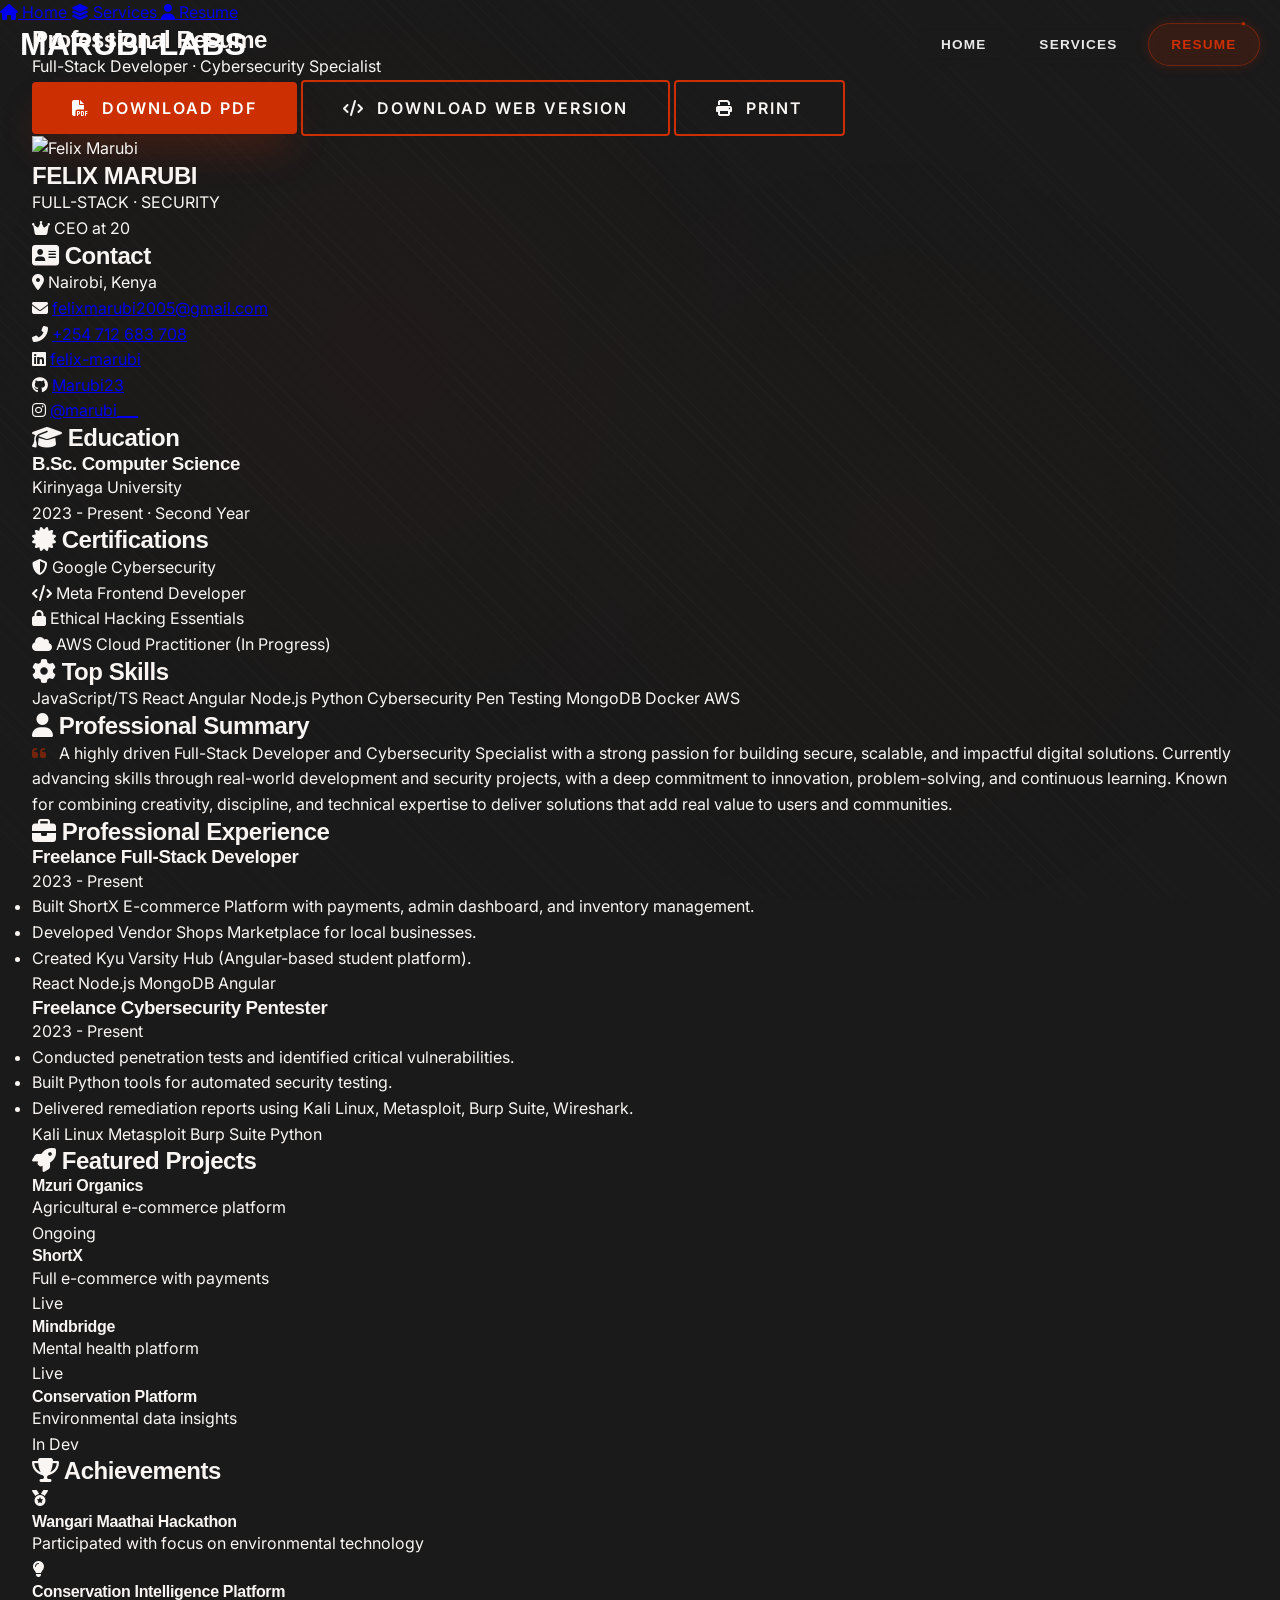
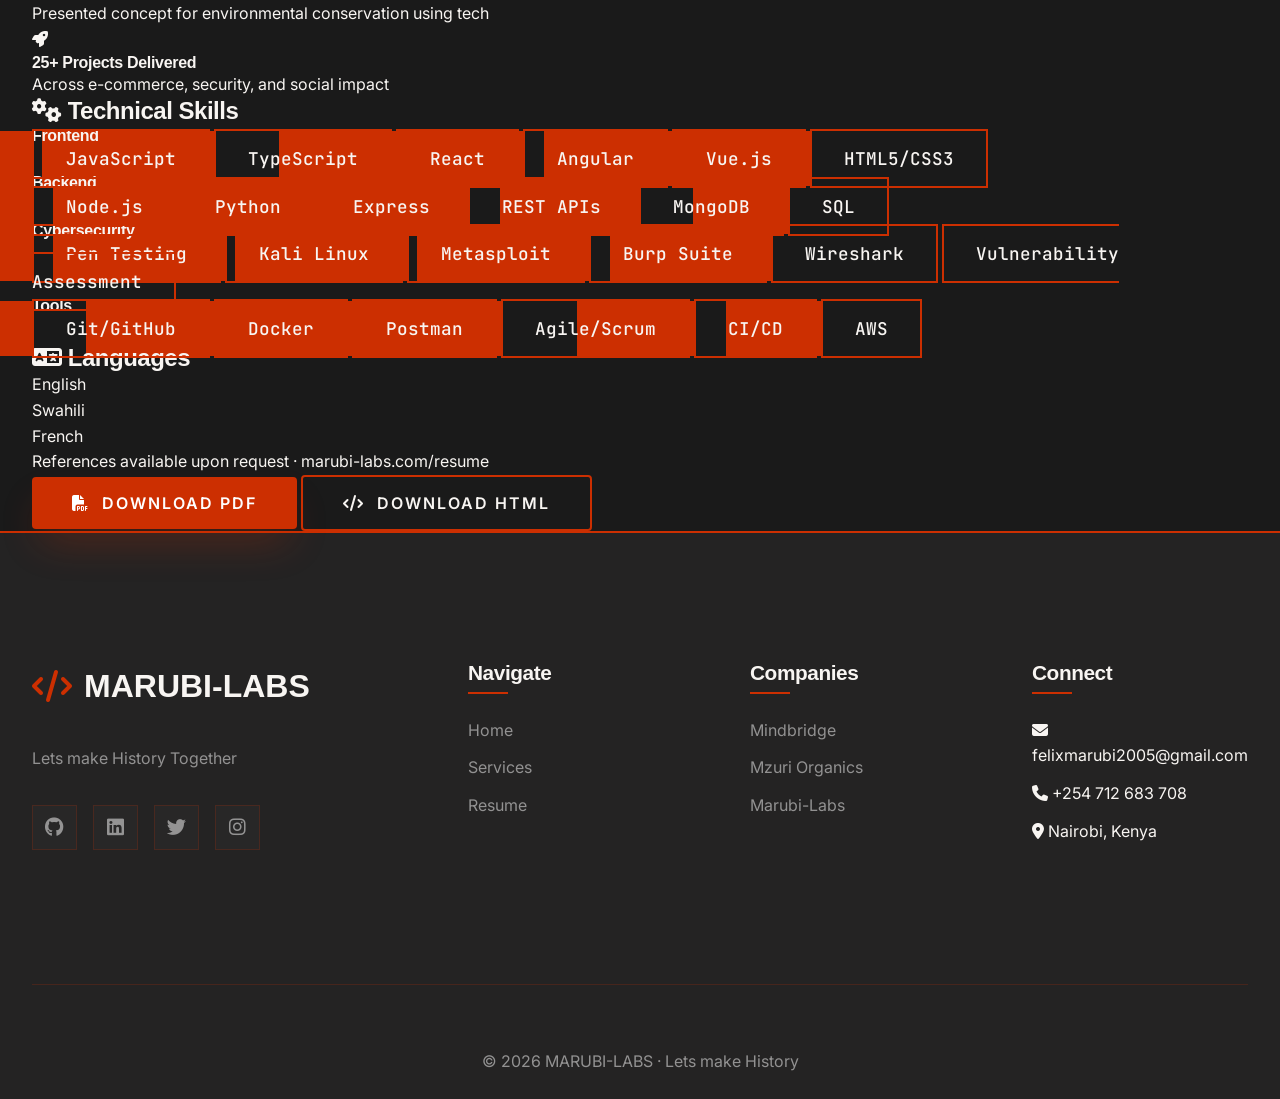
==== resume.html @ c7855fb4 "Revise CSS links and navigation structure Updated CSS file links with versioning and modified naviga" ====
<!DOCTYPE html>
<html lang="en">
<head>
    <meta charset="UTF-8">
    <meta name="viewport" content="width=device-width, initial-scale=1.0, maximum-scale=5.0, user-scalable=yes">

    <!-- Primary Meta Tags -->
    <title>Resume | Felix Marubi - CEO & Founder at Marubi-Labs</title>
    <meta name="title" content="Resume | Felix Marubi - CEO & Founder at Marubi-Labs">
    <meta name="description" content="Professional resume of Felix Marubi, Full-Stack Developer and Cybersecurity Specialist building Africa's digital future.">
    <meta name="keywords" content="Felix Marubi, Resume, CV, Full Stack Developer, Cybersecurity, Kenya">
    <meta name="author" content="Felix Marubi">

    <!-- Open Graph / Facebook -->
    <meta property="og:type" content="website">
    <meta property="og:url" content="https://marubilabs.com/resume.html">
    <meta property="og:title" content="Resume | Felix Marubi - CEO & Founder">
    <meta property="og:description" content="Professional resume of Felix Marubi, Full-Stack Developer and Cybersecurity Specialist.">
    <meta property="og:image" content="images/og-resume.jpg">

    <!-- Favicon -->
    <link rel="icon" type="image/x-icon" href="images/icons/favicon.ico">
    <link rel="apple-touch-icon" sizes="180x180" href="images/icons/apple-touch-icon.png">

    <!-- Fonts & Icons -->
    <link rel="preconnect" href="https://fonts.googleapis.com">
    <link rel="preconnect" href="https://fonts.gstatic.com" crossorigin>
    <link href="https://fonts.googleapis.com/css2?family=Inter:wght@300;400;500;600;700;800&display=swap" rel="stylesheet">
    <link href="https://fonts.googleapis.com/css2?family=JetBrains+Mono:wght@400;500;600;700&display=swap" rel="stylesheet">
    <link rel="stylesheet" href="https://cdnjs.cloudflare.com/ajax/libs/font-awesome/6.4.0/css/all.min.css">

    <!-- CSS Files -->
    <link rel="stylesheet" href="css/pages/home.css?v=20260908">
    <link rel="stylesheet" href="css/pages/resume.css?v=20260908">

    <!-- PDF Library -->
    <script src="https://cdnjs.cloudflare.com/ajax/libs/html2pdf.js/0.10.1/html2pdf.bundle.min.js"></script>
</head>
<body>
    <!-- Navigation: same 3 tabs as every page — Home, Services, Resume -->
    <nav class="navbar" id="mainNav">
        <div class="nav-container">
            <a href="index.html" class="logo">
                <span class="logo-text">MARUBI-LABS</span>
            </a>

            <div class="nav-menu" id="navMenu">
                <a href="index.html" class="nav-link" data-tab="home">Home</a>
                <a href="services.html" class="nav-link" data-tab="services">Services</a>
                <a href="resume.html" class="nav-link active" data-tab="resume">Resume</a>
            </div>
        </div>
    </nav>

    <!-- Mobile bottom tab bar (glassmorphism) -->
    <nav class="bottom-nav" id="bottomNav" aria-label="Primary">
        <a href="index.html" class="bottom-nav-link" data-tab="home">
            <span class="bottom-nav-icon"><i class="fas fa-house"></i></span>
            <span class="bottom-nav-label">Home</span>
        </a>
        <a href="services.html" class="bottom-nav-link" data-tab="services">
            <span class="bottom-nav-icon"><i class="fas fa-layer-group"></i></span>
            <span class="bottom-nav-label">Services</span>
        </a>
        <a href="resume.html" class="bottom-nav-link active" data-tab="resume">
            <span class="bottom-nav-icon"><i class="fas fa-user"></i></span>
            <span class="bottom-nav-label">Resume</span>
        </a>
    </nav>

    <!-- Page Header -->
    <section class="page-header">
        <div class="container">
            <div class="header-content animate-fade-in">
                <h1 class="page-title">
                    Professional <span class="ember">Resume</span>
                </h1>
                <p class="page-subtitle">
                    Full-Stack Developer · Cybersecurity Specialist 
                </p>
                <div class="header-actions">
                    <button class="btn btn-primary" id="downloadPDFBtn">
                        <i class="fas fa-file-pdf"></i> Download PDF
                    </button>
                    <button class="btn btn-outline" id="downloadHTMLBtn">
                        <i class="fas fa-code"></i> Download Web Version
                    </button>
                    <button class="btn btn-outline" onclick="window.print()">
                        <i class="fas fa-print"></i> Print
                    </button>
                </div>
            </div>
        </div>
        <div class="scroll-indicator">
            <span>View Resume</span>
            <i class="fas fa-chevron-down"></i>
        </div>
    </section>

    <!-- Resume Content -->
    <section class="resume-section">
        <div class="container">
            <div class="resume-container" id="resume-content">
                <!-- Left Column -->
                <div class="resume-left">
                    <!-- Profile -->
                    <div class="profile-card">
                        <div class="profile-image">
                            <img src="images/profile/profile.jpg" alt="Felix Marubi">
                        </div>
                        <h1 class="profile-name">
                            <span class="first">FELIX</span>
                            <span class="last">MARUBI</span>
                        </h1>
                        <div class="profile-title">FULL-STACK · SECURITY</div>
                        <div class="profile-badge">
                            <i class="fas fa-crown"></i> CEO at 20
                        </div>
                    </div>

                    <!-- Contact -->
                    <div class="resume-block">
                        <h2 class="block-title" data-target="contact">
                            <i class="fas fa-address-card"></i>
                            Contact
                        </h2>
                        <div class="contact-list block-content" id="contact">
                            <div class="contact-item">
                                <i class="fas fa-map-marker-alt"></i>
                                <span>Nairobi, Kenya</span>
                            </div>
                            <div class="contact-item">
                                <i class="fas fa-envelope"></i>
                                <a href="mailto:felixmarubi2005@gmail.com">felixmarubi2005@gmail.com</a>
                            </div>
                            <div class="contact-item">
                                <i class="fas fa-phone-alt"></i>
                                <a href="tel:+254712683708">+254 712 683 708</a>
                            </div>
                            <div class="contact-item">
                                <i class="fab fa-linkedin"></i>
                                <a href="https://linkedin.com/in/felix-marubi-763bb7356/" target="_blank">felix-marubi</a>
                            </div>
                            <div class="contact-item">
                                <i class="fab fa-github"></i>
                                <a href="https://github.com/Marubi23" target="_blank">Marubi23</a>
                            </div>
                            <div class="contact-item">
                                <i class="fab fa-instagram"></i>
                                <a href="https://instagram.com/marubi___" target="_blank">@marubi___</a>
                            </div>
                        </div>
                    </div>

                    <!-- Education -->
                    <div class="resume-block">
                        <h2 class="block-title" data-target="education">
                            <i class="fas fa-graduation-cap"></i>
                            Education
                        </h2>
                        <div class="block-content" id="education">
                            <div class="edu-item">
                                <h3>B.Sc. Computer Science</h3>
                                <p class="edu-meta">Kirinyaga University</p>
                                <p class="edu-date">2023 - Present · Second Year</p>
                            </div>
                        </div>
                    </div>

                    <!-- Certifications -->
                    <div class="resume-block">
                        <h2 class="block-title" data-target="certifications">
                            <i class="fas fa-certificate"></i>
                            Certifications
                        </h2>
                        <div class="cert-list block-content" id="certifications">
                            <div class="cert-item">
                                <i class="fas fa-shield-alt"></i>
                                <span>Google Cybersecurity</span>
                            </div>
                            <div class="cert-item">
                                <i class="fas fa-code"></i>
                                <span>Meta Frontend Developer</span>
                            </div>
                            <div class="cert-item">
                                <i class="fas fa-lock"></i>
                                <span>Ethical Hacking Essentials</span>
                            </div>
                            <div class="cert-item">
                                <i class="fas fa-cloud"></i>
                                <span>AWS Cloud Practitioner (In Progress)</span>
                            </div>
                        </div>
                    </div>

                    <!-- Skills Summary -->
                    <div class="resume-block">
                        <h2 class="block-title" data-target="skills-summary">
                            <i class="fas fa-cog"></i>
                            Top Skills
                        </h2>
                        <div class="skills-mini block-content" id="skills-summary">
                            <span class="skill-mini">JavaScript/TS</span>
                            <span class="skill-mini">React</span>
                            <span class="skill-mini">Angular</span>
                            <span class="skill-mini">Node.js</span>
                            <span class="skill-mini">Python</span>
                            <span class="skill-mini">Cybersecurity</span>
                            <span class="skill-mini">Pen Testing</span>
                            <span class="skill-mini">MongoDB</span>
                            <span class="skill-mini">Docker</span>
                            <span class="skill-mini">AWS</span>
                        </div>
                    </div>
                </div>

                <!-- Right Column -->
                <div class="resume-right">
                    <!-- Summary -->
                    <div class="resume-block">
                        <h2 class="block-title" data-target="summary">
                            <i class="fas fa-user"></i>
                            Professional Summary
                        </h2>
                        <div class="summary-text block-content" id="summary">
                            <i class="fas fa-quote-left" style="color: var(--marubi-ember); opacity: 0.5; margin-right: 0.5rem;"></i>
                            A highly driven Full-Stack Developer and Cybersecurity Specialist with a strong passion for building secure, scalable, and impactful digital solutions. Currently advancing skills through real-world development and security projects, with a deep commitment to innovation, problem-solving, and continuous learning. Known for combining creativity, discipline, and technical expertise to deliver solutions that add real value to users and communities.
                        </div>
                    </div>

                    <!-- Experience -->
                    <div class="resume-block">
                        <h2 class="block-title" data-target="experience">
                            <i class="fas fa-briefcase"></i>
                            Professional Experience
                        </h2>
                        <div class="block-content" id="experience">
                            <div class="exp-item">
                                <div class="exp-header">
                                    <h3>Freelance Full-Stack Developer</h3>
                                    <span class="exp-date">2023 - Present</span>
                                </div>
                                <ul class="exp-list">
                                    <li>Built ShortX E-commerce Platform with payments, admin dashboard, and inventory management.</li>
                                    <li>Developed Vendor Shops Marketplace for local businesses.</li>
                                    <li>Created Kyu Varsity Hub (Angular-based student platform).</li>
                                </ul>
                                <div class="exp-tech">
                                    <span>React</span>
                                    <span>Node.js</span>
                                    <span>MongoDB</span>
                                    <span>Angular</span>
                                </div>
                            </div>

                            <div class="exp-item">
                                <div class="exp-header">
                                    <h3>Freelance Cybersecurity Pentester</h3>
                                    <span class="exp-date">2023 - Present</span>
                                </div>
                                <ul class="exp-list">
                                    <li>Conducted penetration tests and identified critical vulnerabilities.</li>
                                    <li>Built Python tools for automated security testing.</li>
                                    <li>Delivered remediation reports using Kali Linux, Metasploit, Burp Suite, Wireshark.</li>
                                </ul>
                                <div class="exp-tech">
                                    <span>Kali Linux</span>
                                    <span>Metasploit</span>
                                    <span>Burp Suite</span>
                                    <span>Python</span>
                                </div>
                            </div>
                        </div>
                    </div>

                    <!-- Featured Projects -->
                    <div class="resume-block">
                        <h2 class="block-title" data-target="projects">
                            <i class="fas fa-rocket"></i>
                            Featured Projects
                        </h2>
                        <div class="project-row block-content" id="projects">
                            <div class="project-mini-card">
                                <h4>Mzuri Organics</h4>
                                <p>Agricultural e-commerce platform</p>
                                <span class="project-status">Ongoing</span>
                            </div>
                            <div class="project-mini-card">
                                <h4>ShortX</h4>
                                <p>Full e-commerce with payments</p>
                                <span class="project-status">Live</span>
                            </div>
                            <div class="project-mini-card">
                                <h4>Mindbridge</h4>
                                <p>Mental health platform</p>
                                <span class="project-status">Live</span>
                            </div>
                            <div class="project-mini-card">
                                <h4>Conservation Platform</h4>
                                <p>Environmental data insights</p>
                                <span class="project-status">In Dev</span>
                            </div>
                        </div>
                    </div>

                    <!-- Achievements -->
                    <div class="resume-block">
                        <h2 class="block-title" data-target="achievements">
                            <i class="fas fa-trophy"></i>
                            Achievements
                        </h2>
                        <div class="achievement-list block-content" id="achievements">
                            <div class="achievement-item">
                                <i class="fas fa-medal"></i>
                                <div>
                                    <h4>Wangari Maathai Hackathon</h4>
                                    <p>Participated with focus on environmental technology</p>
                                </div>
                            </div>
                            <div class="achievement-item">
                                <i class="fas fa-lightbulb"></i>
                                <div>
                                    <h4>Conservation Intelligence Platform</h4>
                                    <p>Presented concept for environmental conservation using tech</p>
                                </div>
                            </div>
                            <div class="achievement-item">
                                <i class="fas fa-rocket"></i>
                                <div>
                                    <h4>25+ Projects Delivered</h4>
                                    <p>Across e-commerce, security, and social impact</p>
                                </div>
                            </div>
                        </div>
                    </div>

                    <!-- Skills Grid -->
                    <div class="resume-block">
                        <h2 class="block-title" data-target="skills">
                            <i class="fas fa-cogs"></i>
                            Technical Skills
                        </h2>
                        <div class="skills-grid block-content" id="skills">
                            <div class="skill-category">
                                <h4>Frontend</h4>
                                <div class="skill-tags">
                                    <span class="skill-tag">JavaScript</span>
                                    <span class="skill-tag">TypeScript</span>
                                    <span class="skill-tag">React</span>
                                    <span class="skill-tag">Angular</span>
                                    <span class="skill-tag">Vue.js</span>
                                    <span class="skill-tag">HTML5/CSS3</span>
                                </div>
                            </div>

                            <div class="skill-category">
                                <h4>Backend</h4>
                                <div class="skill-tags">
                                    <span class="skill-tag">Node.js</span>
                                    <span class="skill-tag">Python</span>
                                    <span class="skill-tag">Express</span>
                                    <span class="skill-tag">REST APIs</span>
                                    <span class="skill-tag">MongoDB</span>
                                    <span class="skill-tag">SQL</span>
                                </div>
                            </div>

                            <div class="skill-category">
                                <h4>Cybersecurity</h4>
                                <div class="skill-tags">
                                    <span class="skill-tag">Pen Testing</span>
                                    <span class="skill-tag">Kali Linux</span>
                                    <span class="skill-tag">Metasploit</span>
                                    <span class="skill-tag">Burp Suite</span>
                                    <span class="skill-tag">Wireshark</span>
                                    <span class="skill-tag">Vulnerability Assessment</span>
                                </div>
                            </div>

                            <div class="skill-category">
                                <h4>Tools</h4>
                                <div class="skill-tags">
                                    <span class="skill-tag">Git/GitHub</span>
                                    <span class="skill-tag">Docker</span>
                                    <span class="skill-tag">Postman</span>
                                    <span class="skill-tag">Agile/Scrum</span>
                                    <span class="skill-tag">CI/CD</span>
                                    <span class="skill-tag">AWS</span>
                                </div>
                            </div>
                        </div>
                    </div>

                    <!-- Languages -->
                    <div class="resume-block">
                        <h2 class="block-title" data-target="languages">
                            <i class="fas fa-language"></i>
                            Languages
                        </h2>
                        <div class="language-bars block-content" id="languages">
                            <div class="lang-bar">
                                <span>English</span>
                                <div class="bar"><div class="fill" style="width: 100%"></div></div>
                            </div>
                            <div class="lang-bar">
                                <span>Swahili</span>
                                <div class="bar"><div class="fill" style="width: 100%"></div></div>
                            </div>
                            <div class="lang-bar">
                                <span>French</span>
                                <div class="bar"><div class="fill" style="width: 60%"></div></div>
                            </div>
                        </div>
                    </div>
                </div>
            </div>

            <!-- Download Options at Bottom -->
            <div class="resume-footer-actions">
                <p class="ref-note">References available upon request · marubi-labs.com/resume</p>
                <div class="footer-buttons">
                    <button class="btn btn-primary" id="downloadPDFBtn2">
                        <i class="fas fa-file-pdf"></i> Download PDF
                    </button>
                    <button class="btn btn-outline" id="downloadHTMLBtn2">
                        <i class="fas fa-code"></i> Download HTML
                    </button>
                </div>
            </div>
        </div>
    </section>

    <!-- Footer -->
    <footer class="footer">
        <div class="container">
            <div class="footer-grid">
                <div class="footer-col">
                    <a href="index.html" class="footer-logo">
                        <i class="fas fa-code"></i>
                        <span>MARUBI-LABS</span>
                    </a>
                    <p>Lets make History Together</p>
                    <div class="social-links">
                        <a href="https://github.com/Marubi23" target="_blank" class="social-link"><i class="fab fa-github"></i></a>
                        <a href="https://linkedin.com/in/felixmarubi" target="_blank" class="social-link"><i class="fab fa-linkedin"></i></a>
                        <a href="https://twitter.com/felixmarubi" target="_blank" class="social-link"><i class="fab fa-twitter"></i></a>
                        <a href="https://www.instagram.com/marubi___/" target="_blank" class="social-link"><i class="fab fa-instagram"></i></a>
                    </div>
                </div>

                <div class="footer-col">
                    <h3>Navigate</h3>
                    <ul>
                        <li><a href="index.html">Home</a></li>
                        <li><a href="services.html">Services</a></li>
                        <li><a href="resume.html">Resume</a></li>
                    </ul>
                </div>

                <div class="footer-col">
                    <h3>Companies</h3>
                    <ul>
                        <li><a href="https://mind-bridge.co.ke" target="_blank">Mindbridge</a></li>
                        <li><a href="https://mzuriorganics.co.ke" target="_blank">Mzuri Organics</a></li>
                        <li><a href="#">Marubi-Labs</a></li>
                    </ul>
                </div>

                <div class="footer-col">
                    <h3>Connect</h3>
                    <ul>
                        <li><i class="fas fa-envelope"></i> felixmarubi2005@gmail.com</li>
                        <li><i class="fas fa-phone"></i> +254 712 683 708</li>
                        <li><i class="fas fa-map-marker-alt"></i> Nairobi, Kenya</li>
                    </ul>
                </div>
            </div>

            <div class="footer-bottom">
                <p>© 2026 MARUBI-LABS · Lets make History</p>
            </div>
        </div>
    </footer>

    <!-- Back to Top -->
    <button class="back-to-top" id="backToTop">
        <i class="fas fa-chevron-up"></i>
    </button>

    <!-- Shared behavior: navbar scroll state, active-tab highlighting, back-to-top -->
    <script src="js/main.js?v=20260908"></script>

    <!-- Page-specific: PDF/HTML download + mobile accordion (unchanged) -->
    <script src="js/resume.js?v=20260908"></script>
</body>
</html>
---- css/pages/home.css ----
/* ============================================
   MARUBI-LABS • LEGENDARY EDITION
   CEO: Felix Marubi • Age 20 • Built for Greatness
   Signature Colors: #cc2f01 (Ember) • #242323 (Onyx)
   ============================================ */

/* Import Premium Fonts */
@import url('https://fonts.googleapis.com/css2?family=Inter:wght@300;400;500;600;700;800&display=swap');
@import url('https://fonts.googleapis.com/css2?family=JetBrains+Mono:wght@400;500;600;700&display=swap');
@import url('https://api.fontshare.com/v2/css?f[]=clash-display@400,500,600,700&f[]=sentient@400,500,600&display=swap');

/* ===== BRAND VARIABLES ===== */
:root {
    /* Core Brand Colors - Your Identity */
    --marubi-ember: #cc2f01;        /* Primary - Bold, passionate, African sunset */
    --marubi-onyx: #242323;          /* Secondary - Strong foundation, depth */
    --marubi-ember-light: #e64d2e;    /* Lighter ember for gradients */
    --marubi-ember-dark: #a52500;     /* Darker ember for depth */
    --marubi-onyx-light: #3a3a3a;     /* Lighter onyx for contrast */
    --marubi-cream: #f8f5f2;          /* Off-white for text */
    --marubi-charcoal: #1a1a1a;       /* Near black for backgrounds */
    
    /* Glassmorphism */
    --glass-ember: rgba(204, 47, 1, 0.1);
    --glass-onyx: rgba(36, 35, 35, 0.8);
    --glass-light: rgba(255, 255, 255, 0.05);
    
    /* Shadows - Ember Glow */
    --shadow-ember: 0 20px 40px -10px rgba(204, 47, 1, 0.3);
    --shadow-ember-strong: 0 30px 60px -10px rgba(204, 47, 1, 0.5);
    --shadow-onyx: 0 20px 40px -10px rgba(0, 0, 0, 0.5);
    
    /* Gradients */
    --gradient-ember: linear-gradient(135deg, #cc2f01, #e64d2e);
    --gradient-onyx: linear-gradient(135deg, #242323, #3a3a3a);
    --gradient-premium: linear-gradient(135deg, #cc2f01, #242323);
    
    /* Transitions */
    --transition-smooth: all 0.5s cubic-bezier(0.175, 0.885, 0.32, 1.275);
    --transition-fast: all 0.3s ease;
    
    /* Spacing - Generous for that premium feel */
    --space-xs: 0.5rem;
    --space-sm: 1rem;
    --space-md: 2rem;
    --space-lg: 4rem;
    --space-xl: 8rem;
    --space-2xl: 12rem;
}

/* ===== RESET & BASE ===== */
* {
    margin: 0;
    padding: 0;
    box-sizing: border-box;
}

html {
    scroll-behavior: smooth;
    font-size: 16px;
}

body {
    font-family: 'Inter', sans-serif;
    background: var(--marubi-charcoal);
    color: var(--marubi-cream);
    line-height: 1.6;
    overflow-x: hidden;
    position: relative;
}

/* Premium background texture */
body::before {
    content: '';
    position: fixed;
    top: 0;
    left: 0;
    width: 100%;
    height: 100%;
    background-image: 
        radial-gradient(circle at 30% 40%, rgba(204, 47, 1, 0.03) 0%, transparent 40%),
        radial-gradient(circle at 70% 60%, rgba(204, 47, 1, 0.02) 0%, transparent 40%),
        repeating-linear-gradient(45deg, rgba(255,255,255,0.01) 0px, rgba(255,255,255,0.01) 1px, transparent 1px, transparent 10px);
    pointer-events: none;
    z-index: -1;
}

.container {
    max-width: 1400px;
    margin: 0 auto;
    padding: 0 var(--space-md);
    position: relative;
    z-index: 2;
}

/* ===== TYPOGRAPHY - Silent Power ===== */
h1, h2, h3, h4, h5, h6 {
    font-family: 'Clash Display', sans-serif;
    font-weight: 700;
    line-height: 1.2;
    letter-spacing: -0.02em;
}

.text-gradient-ember {
    background: var(--gradient-ember);
    -webkit-background-clip: text;
    -webkit-text-fill-color: transparent;
    background-size: 200% 200%;
    animation: gradientFlow 8s ease infinite;
}

/* ===== PREMIUM NAVIGATION - TRANSPARENT FROM START ===== */
.navbar {
    position: fixed;
    top: 0;
    left: 0;
    width: 100%;
    padding: 1.2rem 2rem;
    z-index: 1000;
    transition: transform 0.3s ease, background 0.3s ease, padding 0.3s ease;
    background: transparent !important;
    backdrop-filter: none !important;
}

/* Hide navbar when scrolling down */
.navbar.hide {
    transform: translateY(-100%) !important;
}

/* Scrolled state - STAYS TRANSPARENT (no background change) */
.navbar.scrolled {
    background: transparent !important;
    backdrop-filter: none !important;
    padding: 0.8rem 2rem !important;
    /* Remove border-bottom and shadow if you want completely invisible */
    border-bottom: none !important;
    box-shadow: none !important;
}

/* When navbar is hidden AND scrolled */
.navbar.hide.scrolled {
    background: transparent !important;
    backdrop-filter: none !important;
}
/* When navbar is hidden AND scrolled */
.navbar.hide.scrolled {
    background: rgba(36, 35, 35, 0.9);
    backdrop-filter: blur(10px);
}

.nav-container {
    max-width: 1400px;
    background: transparent;
    margin: 0 auto;
    display: flex;
    align-items: center;
    justify-content: space-between;
}

/* Logo - CEO Style */
.logo {
    display: flex;
    align-items: center;
    gap: 0.75rem;
    font-family: 'Clash Display', sans-serif;
    font-size: 2rem;
    font-weight: 700;
    text-decoration: none;
    position: relative;
}

.logo-text {
    background: var(--gradient-ember);
    -webkit-background-clip: text;
    -webkit-text-fill-color: transparent;
    position: relative;
}

/* Logo text on transparent navbar */
.navbar:not(.scrolled) .logo-text {
    -webkit-text-fill-color: white;
    background: none;
    color: white;
}

/* Navigation Menu */
.nav-menu {
    display: flex;
    align-items: center;
    gap: 0.5rem;
}

.nav-link {
    color: rgba(255, 255, 255, 0.75);
    text-decoration: none;
    font-family: 'Clash Display', sans-serif;
    font-weight: 600;
    font-size: 0.85rem;
    padding: 0.6rem 1.4rem;
    border-radius: 40px;
    transition: all 0.3s cubic-bezier(0.2, 0.9, 0.4, 1.1);
    position: relative;
    letter-spacing: 1.2px;
    text-transform: uppercase;
    backdrop-filter: blur(4px);
}

/* Nav links on transparent navbar */
.navbar:not(.scrolled) .nav-link {
    color: rgba(255, 255, 255, 0.9);
}

.navbar:not(.scrolled) .nav-link:hover {
    color: white;
    background: rgba(204, 47, 1, 0.15);
}

.navbar:not(.scrolled) .nav-link.active {
    color: var(--marubi-ember);
    background: rgba(204, 47, 1, 0.15);
    border: 1px solid rgba(204, 47, 1, 0.4);
}

/* Underline glow effect */
.nav-link::before {
    content: '';
    position: absolute;
    bottom: 0.3rem;
    left: 50%;
    transform: translateX(-50%);
    width: 0;
    height: 2px;
    background: var(--marubi-ember);
    border-radius: 2px;
    transition: width 0.35s cubic-bezier(0.2, 0.9, 0.4, 1.1);
    box-shadow: 0 0 6px var(--marubi-ember);
}

.nav-link:hover::before {
    width: 35px;
}

.nav-link:hover {
    color: white;
    background: rgba(204, 47, 1, 0.08);
    transform: translateY(-1px);
}

.nav-link.active {
    color: var(--marubi-ember);
    background: rgba(204, 47, 1, 0.12);
    border: 1px solid rgba(204, 47, 1, 0.35);
    box-shadow: 0 0 12px rgba(204, 47, 1, 0.2);
    backdrop-filter: blur(8px);
}

.nav-link.active::after {
    content: '●';
    position: absolute;
    top: -6px;
    right: 12px;
    font-size: 0.5rem;
    color: var(--marubi-ember);
    opacity: 0.8;
}

/* Menu Toggle - Hidden on Desktop */
.menu-toggle {
    display: none;
}

/* ===== HERO SECTION - The Statement ===== */
.hero {
    min-height: 100vh;
    display: flex;
    align-items: center;
    position: relative;
    padding: var(--space-xl) 0;
    background: var(--marubi-charcoal);
    overflow: hidden;
}

/* Hero Background - Ember Glow */
.hero::before {
    content: '';
    position: absolute;
    top: 0;
    left: 0;
    right: 0;
    bottom: 0;
    background: 
        radial-gradient(circle at 20% 30%, rgba(204, 47, 1, 0.15) 0%, transparent 50%),
        radial-gradient(circle at 80% 70%, rgba(204, 47, 1, 0.1) 0%, transparent 50%),
        radial-gradient(circle at 40% 80%, rgba(36, 35, 35, 0.8) 0%, transparent 60%);
    animation: emberPulse 8s ease infinite alternate;
}

@keyframes emberPulse {
    0% { opacity: 0.5; }
    50% { opacity: 0.8; }
    100% { opacity: 0.5; }
}

.hero-content {
    display: grid;
    grid-template-columns: 1.2fr 0.8fr;
    gap: var(--space-xl);
    align-items: center;
    position: relative;
    z-index: 10;
}

/* Live Reviews - Terminal Style */
.live-reviews {
    background: rgba(36, 35, 35, 0.6);
    backdrop-filter: blur(10px);
    border: 1px solid rgba(204, 47, 1, 0.2);
    border-radius: 8px;
    margin-bottom: 0px;
    max-width: 450px;
    overflow: hidden;
    box-shadow: var(--shadow-onyx);
}

.terminal-header {
    padding: 0.75rem 1rem;
    background: rgba(0, 0, 0, 0.3);
    border-bottom: 1px solid rgba(204, 47, 1, 0.2);
    display: flex;
    align-items: center;
    gap: 8px;
}

.terminal-dot {
    width: 12px;
    height: 12px;
    border-radius: 50%;
}

.terminal-dot.red { background: #ff5f56; }
.terminal-dot.yellow { background: #ffbd2e; }
.terminal-dot.green { background: #27c93f; }

.terminal-title {
    color: rgba(255, 255, 255, 0.4);
    font-size: 0.8rem;
    margin-left: auto;
    font-family: 'JetBrains Mono', monospace;
}

.terminal-body {
    padding: 1.25rem;
    min-height: 80px;
    display: flex;
    align-items: center;
    flex-wrap: wrap;
    gap: 8px;
    font-family: 'JetBrains Mono', monospace;
}

.prompt {
    color: var(--marubi-ember);
    font-weight: 600;
    font-size: 0.9rem;
    animation: pulse 2s infinite;
}

.typing-text {
    color: #27c93f;
    font-size: 0.9rem;
    flex: 1;
}

.cursor {
    color: var(--marubi-ember);
    animation: blink 1s infinite;
}

/* Hero Text - The Silent Statement */
.hero-text {
    position: relative;
}

.hero-text::before {
    content: 'FOUNDER & CEO';
    position: absolute;
    top: -60px;
    left: 0;
    font-family: 'JetBrains Mono', monospace;
    font-size: 0.85rem;
    color: var(--marubi-ember-light);
    letter-spacing: 4px;
    opacity: 0.5;
}

/* Hero Title Styles */
.hero-title {
    font-size: clamp(3rem, 8vw, 6rem);
    font-weight: 800;
    line-height: 1.1;
    margin-bottom: var(--space-md);
}

.hero-title .greeting {
    display: block;
    font-size: clamp(1.2rem, 3vw, 2rem);
    font-weight: 400;
    color: #ffffff;
    margin-bottom: 0.5rem;
    letter-spacing: 6px;
    text-transform: uppercase;
    font-family: 'JetBrains Mono', monospace;
    opacity: 0.9;
    text-shadow: 0 2px 5px rgba(0, 0, 0, 0.3);
}

.hero-title .name {
    display: inline-block;
    color: var(--marubi-ember);
    font-size: clamp(3.5rem, 10vw, 7rem);
    font-weight: 800;
    position: relative;
    text-shadow: 0 0 20px rgba(204, 47, 1, 0.3);
    letter-spacing: -2px;
    background: none;
    -webkit-background-clip: unset;
    -webkit-text-fill-color: unset;
    transition: var(--transition-smooth);
}

.hero-title .name:hover {
    text-shadow: 0 0 30px var(--marubi-ember);
    transform: scale(1.02);
}

.hero-title .name::after {
    content: '';
    position: absolute;
    bottom: 10px;
    left: 0;
    width: 100%;
    height: 4px;
    background: var(--marubi-ember);
    transform: scaleX(0);
    transform-origin: left;
    animation: slideIn 1s ease 1s forwards;
}

.hero-subtitle {
    font-size: clamp(1.2rem, 3vw, 1.5rem);
    font-weight: 400;
    color: rgba(255, 255, 255, 0.9);
    margin-bottom: var(--space-md);
    line-height: 1.6;
    max-width: 600px;
    border-left: 4px solid var(--marubi-ember);
    padding-left: var(--space-md);
}

.hero-description {
    font-size: 1.1rem;
    color: rgba(255, 255, 255, 0.6);
    margin-bottom: var(--space-lg);
    line-height: 1.8;
    max-width: 500px;
}

/* Stats - The Proof */
.hero-stats {
    display: flex;
    gap: var(--space-lg);
    margin-bottom: var(--space-lg);
    padding: var(--space-md);
    background: rgba(36, 35, 35, 0.3);
    backdrop-filter: blur(10px);
    border-radius: 16px;
    border: 1px solid rgba(204, 47, 1, 0.1);
    max-width: fit-content;
}

.stat-item {
    text-align: center;
    position: relative;
}

.stat-item:not(:last-child)::after {
    content: '';
    position: absolute;
    right: -2rem;
    top: 50%;
    transform: translateY(-50%);
    width: 2px;
    height: 50px;
    background: linear-gradient(to bottom, 
        transparent 0%, 
        var(--marubi-ember) 30%,
        transparent 100%);
    opacity: 0.3;
}

.stat-number {
    font-family: 'Clash Display', sans-serif;
    font-size: clamp(2.5rem, 5vw, 3.5rem);
    font-weight: 800;
    color: var(--marubi-ember);
    line-height: 1;
    margin-bottom: 0.25rem;
}

.stat-number sup {
    font-size: 1rem;
    font-weight: 500;
    color: rgba(255, 255, 255, 0.4);
    margin-left: 2px;
}

.stat-label {
    font-family: 'JetBrains Mono', monospace;
    font-size: 0.8rem;
    text-transform: uppercase;
    letter-spacing: 2px;
    color: rgba(255, 255, 255, 0.5);
}

/* Buttons */
.hero-buttons {
    display: flex;
    gap: var(--space-md);
    flex-wrap: wrap;
}

.btn {
    display: inline-flex;
    align-items: center;
    justify-content: center;
    gap: 0.75rem;
    padding: 1rem 2.5rem;
    font-family: 'Inter', sans-serif;
    font-weight: 600;
    font-size: 1rem;
    text-decoration: none;
    text-transform: uppercase;
    letter-spacing: 2px;
    transition: var(--transition-smooth);
    cursor: pointer;
    border: none;
    position: relative;
    overflow: hidden;
    border-radius: 4px;
}

.btn::before {
    content: '';
    position: absolute;
    top: 50%;
    left: 50%;
    width: 0;
    height: 0;
    border-radius: 50%;
    background: rgba(255, 255, 255, 0.2);
    transform: translate(-50%, -50%);
    transition: width 0.6s ease, height 0.6s ease;
    z-index: -1;
}

.btn:hover::before {
    width: 300px;
    height: 300px;
}

.btn-primary {
    background: var(--marubi-ember);
    color: white;
    box-shadow: var(--shadow-ember);
}

.btn-primary:hover {
    background: var(--marubi-ember-dark);
    transform: translateY(-3px);
    box-shadow: var(--shadow-ember-strong);
}

.btn-outline {
    background: transparent;
    border: 2px solid var(--marubi-ember);
    color: var(--marubi-cream);
}

.btn-outline:hover {
    background: var(--marubi-ember);
    color: white;
    transform: translateY(-3px);
}

/* Hero Image */
.hero-image {
    position: relative;
}

.profile-frame {
    position: relative;
    width: 450px;
    height: 550px;
    border-radius: 50%;
    overflow: hidden;
    transition: var(--transition-smooth);
    margin: 0 auto;
}

.profile-frame::before {
    content: '';
    position: absolute;
    top: 0;
    left: 0;
    right: 0;
    bottom: 0;
    background: linear-gradient(135deg, rgba(204, 47, 1, 0.2), transparent);
    z-index: 2;
    pointer-events: none;
}

.profile-img {
    width: 100%;
    height: 100%;
    object-fit: cover;
    transition: transform 0.7s ease;
    filter: grayscale(30%) contrast(110%);
}

.profile-frame:hover .profile-img {
    transform: scale(1.05);
}

.profile-frame:hover {
    border-color: var(--marubi-cream);
    box-shadow: 0 40px 80px -20px rgba(204, 47, 1, 0.6);
}

/* Founder Badge */
.founder-badge {
    position: absolute;
    bottom: 50px;
    right: 105px;
    background: var(--marubi-onyx);
    border: 2px solid var(--marubi-ember);
    padding: 1rem 1.5rem;
    font-family: 'JetBrains Mono', monospace;
    font-size: 1rem;
    color: white;
    transform: rotate(-5deg);
    z-index: 5;
    box-shadow: var(--shadow-ember);
}

.founder-badge span {
    color: var(--marubi-ember);
    font-weight: 700;
}

/* Scroll Indicator */
.scroll-indicator {
    position: absolute;
    bottom: 2rem;
    left: 50%;
    transform: translateX(-50%);
    display: flex;
    flex-direction: column;
    align-items: center;
    gap: 0.5rem;
    color: rgba(255, 255, 255, 0.3);
    font-size: 0.85rem;
    animation: bounce 2s infinite;
    cursor: pointer;
    transition: var(--transition-fast);
}

.scroll-indicator:hover {
    color: var(--marubi-ember);
}

/* ===== GALLERY SECTION ===== */
.gallery-section {
    padding: var(--space-2xl) 0;
    background: var(--marubi-charcoal);
}

.section-header {
    text-align: center;
    margin-bottom: var(--space-xl);
}

.section-title {
    font-size: clamp(2.5rem, 5vw, 4rem);
    font-weight: 800;
    color: var(--marubi-cream);
    margin-bottom: var(--space-sm);
    position: relative;
    display: inline-block;
}

.section-title::after {
    content: '';
    position: absolute;
    bottom: -10px;
    left: 50%;
    transform: translateX(-50%);
    width: 100px;
    height: 3px;
    background: var(--marubi-ember);
}

.section-subtitle {
    font-size: 1.2rem;
    color: rgba(255, 255, 255, 0.6);
    max-width: 600px;
    margin: 0 auto;
}

/* Gallery Grid */
.gallery-grid {
    display: grid;
    grid-template-columns: repeat(3, 1fr);
    gap: var(--space-lg);
    margin-top: var(--space-xl);
}

.gallery-item {
    position: relative;
    height: 500px;
    overflow: hidden;
    border: 1px solid rgba(204, 47, 1, 0.2);
    transition: var(--transition-smooth);
}

.gallery-item.large {
    grid-column: span 2;
    height: 600px;
}

.gallery-item.tall {
    grid-row: span 2;
    height: 800px;
}

.gallery-image {
    width: 100%;
    height: 100%;
    object-fit: cover;
    transition: transform 0.7s ease;
}

.gallery-item:hover {
    border-color: var(--marubi-ember);
    box-shadow: var(--shadow-ember);
}

.gallery-item:hover .gallery-image {
    transform: scale(1.05);
}

.gallery-overlay {
    position: absolute;
    bottom: 0;
    left: 0;
    right: 0;
    padding: var(--space-lg);
    background: linear-gradient(to top, rgba(36, 35, 35, 0.9), transparent);
    transform: translateY(100%);
    transition: transform 0.5s ease;
}

.gallery-item:hover .gallery-overlay {
    transform: translateY(0);
}

.gallery-overlay h3 {
    font-size: 2rem;
    color: white;
    margin-bottom: 0.5rem;
}

.gallery-overlay p {
    color: rgba(255, 255, 255, 0.7);
    margin-bottom: var(--space-sm);
}

.gallery-tag {
    display: inline-block;
    padding: 0.5rem 1rem;
    background: var(--marubi-ember);
    color: white;
    font-size: 0.8rem;
    text-transform: uppercase;
    letter-spacing: 1px;
    border-radius: 4px;
}

/* ===== PROJECTS SHOWCASE ===== */
.projects-showcase {
    padding: var(--space-2xl) 0;
    background: var(--marubi-onyx);
}

.projects-grid {
    display: grid;
    grid-template-columns: repeat(2, 1fr);
    gap: var(--space-xl);
    margin-top: var(--space-xl);
}

.project-card {
    background: rgba(255, 255, 255, 0.02);
    border: 1px solid rgba(204, 47, 1, 0.1);
    overflow: hidden;
    transition: var(--transition-smooth);
    position: relative;
}

.project-card:hover {
    transform: translateY(-10px);
    border-color: var(--marubi-ember);
    box-shadow: var(--shadow-ember);
}

.project-image {
    height: 400px;
    overflow: hidden;
    position: relative;
}

.project-image img {
    width: 100%;
    height: 100%;
    object-fit: cover;
    transition: transform 0.7s ease;
}

.project-card:hover .project-image img {
    transform: scale(1.05);
}

.project-content {
    padding: var(--space-lg);
}

.project-content h3 {
    font-size: 2rem;
    color: var(--marubi-cream);
    margin-bottom: 0.5rem;
}

.project-content .company {
    color: var(--marubi-ember);
    font-family: 'JetBrains Mono', monospace;
    font-size: 0.9rem;
    margin-bottom: var(--space-sm);
    text-transform: uppercase;
    letter-spacing: 2px;
}

.project-content p {
    color: rgba(255, 255, 255, 0.6);
    margin-bottom: var(--space-md);
    line-height: 1.8;
}

.project-tech {
    display: flex;
    flex-wrap: wrap;
    gap: 0.75rem;
}

.project-tech span {
    padding: 0.5rem 1rem;
    background: rgba(204, 47, 1, 0.1);
    color: var(--marubi-ember);
    border: 1px solid rgba(204, 47, 1, 0.2);
    font-family: 'JetBrains Mono', monospace;
    font-size: 0.8rem;
}

/* ===== ABOUT PREVIEW ===== */
.about-preview {
    padding: var(--space-2xl) 0;
    background: var(--marubi-charcoal);
}

.about-grid {
    display: grid;
    grid-template-columns: repeat(3, 1fr);
    gap: var(--space-lg);
}

.about-card {
    background: rgba(36, 35, 35, 0.3);
    backdrop-filter: blur(10px);
    border: 1px solid rgba(204, 47, 1, 0.1);
    padding: var(--space-lg);
    text-align: center;
    transition: var(--transition-smooth);
    position: relative;
    overflow: hidden;
}

.about-card::before {
    content: '';
    position: absolute;
    top: 0;
    left: 0;
    right: 0;
    height: 3px;
    background: var(--marubi-ember);
    transform: scaleX(0);
    transition: transform 0.5s ease;
}

.about-card:hover {
    transform: translateY(-10px);
    border-color: var(--marubi-ember);
    box-shadow: var(--shadow-ember);
}

.about-card:hover::before {
    transform: scaleX(1);
}

.card-icon {
    width: 80px;
    height: 80px;
    margin: 0 auto var(--space-md);
    display: flex;
    align-items: center;
    justify-content: center;
    border: 2px solid var(--marubi-ember);
    border-radius: 50%;
    transition: var(--transition-smooth);
}

.about-card:hover .card-icon {
    background: var(--marubi-ember);
    transform: rotate(360deg);
}

.about-card:hover .card-icon i {
    color: white;
}

.card-icon i {
    font-size: 2rem;
    color: var(--marubi-ember);
    transition: var(--transition-smooth);
}

.about-card h3 {
    font-size: 1.8rem;
    color: var(--marubi-cream);
    margin-bottom: var(--space-sm);
}

.about-card p {
    color: rgba(255, 255, 255, 0.6);
    margin-bottom: var(--space-md);
    line-height: 1.8;
}

.card-link {
    color: var(--marubi-ember);
    text-decoration: none;
    font-weight: 600;
    display: inline-flex;
    align-items: center;
    gap: 0.5rem;
    transition: var(--transition-fast);
    text-transform: uppercase;
    letter-spacing: 1px;
    font-size: 0.9rem;
}

.card-link:hover {
    gap: 1rem;
    color: var(--marubi-cream);
}

/* ===== SKILLS SECTION ===== */
.skills-section {
    padding: var(--space-2xl) 0;
    background: var(--marubi-onyx);
}

.skills-cloud {
    display: flex;
    flex-wrap: wrap;
    justify-content: center;
    gap: 1.5rem;
    max-width: 1000px;
    margin: var(--space-xl) auto;
}

.skill-tag {
    padding: 1rem 2rem;
    background: transparent;
    color: var(--marubi-cream);
    border: 2px solid var(--marubi-ember);
    font-family: 'JetBrains Mono', monospace;
    font-size: 1.1rem;
    font-weight: 500;
    transition: var(--transition-smooth);
    cursor: default;
    position: relative;
    overflow: hidden;
}

.skill-tag::before {
    content: '';
    position: absolute;
    top: 0;
    left: -100%;
    width: 100%;
    height: 100%;
    background: var(--marubi-ember);
    transition: left 0.3s ease;
    z-index: -1;
}

.skill-tag:hover {
    color: white;
    transform: translateY(-5px);
    box-shadow: var(--shadow-ember);
}

.skill-tag:hover::before {
    left: 0;
}

/* ===== CTA SECTION ===== */
.cta-section {
    padding: var(--space-2xl) 0;
    background: var(--marubi-charcoal);
    position: relative;
    overflow: hidden;
}

.cta-section::before {
    content: '';
    position: absolute;
    top: -50%;
    left: -50%;
    width: 200%;
    height: 200%;
    background: radial-gradient(circle, rgba(204, 47, 1, 0.1) 0%, transparent 50%);
    animation: rotate 30s linear infinite;
}

.cta-card {
    background: rgba(36, 35, 35, 0.6);
    backdrop-filter: blur(10px);
    border: 2px solid var(--marubi-ember);
    padding: var(--space-2xl) var(--space-xl);
    text-align: center;
    position: relative;
    z-index: 2;
}

.cta-card h2 {
    font-size: clamp(2.5rem, 5vw, 4rem);
    color: var(--marubi-cream);
    margin-bottom: var(--space-md);
}

.cta-card p {
    font-size: 1.2rem;
    color: rgba(255, 255, 255, 0.7);
    margin-bottom: var(--space-lg);
    max-width: 600px;
    margin-left: auto;
    margin-right: auto;
}

.cta-buttons {
    display: flex;
    justify-content: center;
    gap: var(--space-md);
    flex-wrap: wrap;
}

/* ===== CONTACT SECTION ===== */
.contact-section {
    padding: var(--space-2xl) 0;
    background: var(--marubi-onyx);
}

.contact-grid {
    display: grid;
    grid-template-columns: 1fr 1fr;
    gap: var(--space-xl);
}

.contact-info {
    padding-right: var(--space-xl);
}

.contact-info h2 {
    font-size: 2.5rem;
    color: var(--marubi-cream);
    margin-bottom: var(--space-md);
}

.contact-info > p {
    color: rgba(255, 255, 255, 0.7);
    margin-bottom: var(--space-lg);
    line-height: 1.8;
}

.info-items {
    margin-bottom: var(--space-lg);
}

.info-item {
    display: flex;
    align-items: center;
    gap: var(--space-md);
    margin-bottom: var(--space-md);
    padding: var(--space-sm);
    background: rgba(255, 255, 255, 0.02);
    border: 1px solid rgba(204, 47, 1, 0.1);
    transition: var(--transition-fast);
}

.info-item:hover {
    border-color: var(--marubi-ember);
    transform: translateX(10px);
}

.info-item i {
    width: 50px;
    height: 50px;
    display: flex;
    align-items: center;
    justify-content: center;
    background: rgba(204, 47, 1, 0.1);
    color: var(--marubi-ember);
    font-size: 1.2rem;
    border-radius: 50%;
}

.info-item h3 {
    font-size: 1rem;
    color: rgba(255, 255, 255, 0.5);
    margin-bottom: 0.25rem;
    text-transform: uppercase;
    letter-spacing: 1px;
}

.info-item a,
.info-item p {
    color: var(--marubi-cream);
    text-decoration: none;
    font-size: 1.1rem;
    transition: var(--transition-fast);
}

.info-item a:hover {
    color: var(--marubi-ember);
}

.contact-form {
    background: rgba(36, 35, 35, 0.6);
    backdrop-filter: blur(10px);
    border: 1px solid rgba(204, 47, 1, 0.2);
    padding: var(--space-xl);
}

.contact-form h2 {
    font-size: 2rem;
    color: var(--marubi-cream);
    margin-bottom: var(--space-lg);
}

.form-group {
    margin-bottom: var(--space-md);
}

.form-group label {
    display: block;
    margin-bottom: 0.5rem;
    color: rgba(255, 255, 255, 0.7);
    font-size: 0.9rem;
    text-transform: uppercase;
    letter-spacing: 1px;
}

.form-group input,
.form-group textarea {
    width: 100%;
    padding: 1rem;
    background: rgba(255, 255, 255, 0.02);
    border: 2px solid rgba(204, 47, 1, 0.2);
    color: var(--marubi-cream);
    font-family: 'Inter', sans-serif;
    font-size: 1rem;
    transition: var(--transition-fast);
}

.form-group input:focus,
.form-group textarea:focus {
    outline: none;
    border-color: var(--marubi-ember);
    background: rgba(204, 47, 1, 0.05);
}

.btn-block {
    width: 100%;
}

/* ===== FOOTER ===== */
.footer {
    background: var(--marubi-onyx);
    border-top: 2px solid var(--marubi-ember);
    padding: var(--space-xl) 0 var(--space-md);
}

.footer-grid {
    display: grid;
    grid-template-columns: 2fr 1fr 1fr 1fr;
    gap: var(--space-xl);
    margin-bottom: var(--space-xl);
}

.footer-col .footer-logo {
    display: flex;
    align-items: center;
    gap: 0.75rem;
    font-size: 2rem;
    font-weight: 700;
    color: var(--marubi-cream);
    text-decoration: none;
    margin-bottom: var(--space-md);
    font-family: 'Clash Display', sans-serif;
}

.footer-logo i {
    color: var(--marubi-ember);
}

.footer-col p {
    color: rgba(255, 255, 255, 0.5);
    margin-bottom: var(--space-md);
    line-height: 1.8;
}

.social-links {
    display: flex;
    gap: var(--space-sm);
}

.social-link {
    width: 45px;
    height: 45px;
    background: rgba(255, 255, 255, 0.02);
    border: 1px solid rgba(204, 47, 1, 0.2);
    display: flex;
    align-items: center;
    justify-content: center;
    color: rgba(255, 255, 255, 0.5);
    transition: var(--transition-smooth);
    font-size: 1.2rem;
    text-decoration: none;
}

.social-link:hover {
    background: var(--marubi-ember);
    color: white;
    transform: translateY(-5px);
    border-color: transparent;
}

.footer-col h3 {
    font-size: 1.3rem;
    color: var(--marubi-cream);
    margin-bottom: var(--space-md);
    position: relative;
}

.footer-col h3::after {
    content: '';
    position: absolute;
    bottom: -8px;
    left: 0;
    width: 40px;
    height: 2px;
    background: var(--marubi-ember);
}

.footer-col ul {
    list-style: none;
}

.footer-col ul li {
    margin-bottom: 0.75rem;
}

.footer-col ul li a {
    color: rgba(255, 255, 255, 0.5);
    text-decoration: none;
    transition: var(--transition-fast);
}

.footer-col ul li a:hover {
    color: var(--marubi-ember);
    padding-left: 5px;
}

.footer-bottom {
    padding-top: var(--space-lg);
    border-top: 1px solid rgba(204, 47, 1, 0.2);
    text-align: center;
    color: rgba(255, 255, 255, 0.5);
}

.footer-bottom i {
    color: var(--marubi-ember);
    animation: heartbeat 1.5s ease infinite;
}

/* ===== BACK TO TOP ===== */
.back-to-top {
    position: fixed;
    bottom: 2rem;
    right: 2rem;
    width: 60px;
    height: 60px;
    background: var(--marubi-ember);
    border: none;
    color: white;
    cursor: pointer;
    display: flex;
    align-items: center;
    justify-content: center;
    font-size: 1.2rem;
    opacity: 0;
    visibility: hidden;
    transition: var(--transition-smooth);
    z-index: 99;
    box-shadow: var(--shadow-ember);
    border-radius: 4px;
}

.back-to-top.visible {
    opacity: 1;
    visibility: visible;
}

.back-to-top:hover {
    transform: translateY(-5px) scale(1.1);
    box-shadow: var(--shadow-ember-strong);
}

/* ===== ANIMATIONS ===== */
@keyframes gradientFlow {
    0% { background-position: 0% 50%; }
    50% { background-position: 100% 50%; }
    100% { background-position: 0% 50%; }
}

@keyframes pulse {
    0%, 100% { opacity: 1; }
    50% { opacity: 0.5; }
}

@keyframes blink {
    0%, 50% { opacity: 1; }
    51%, 100% { opacity: 0; }
}

@keyframes bounce {
    0%, 20%, 50%, 80%, 100% { transform: translateX(-50%) translateY(0); }
    40% { transform: translateX(-50%) translateY(-10px); }
    60% { transform: translateX(-50%) translateY(-5px); }
}

@keyframes heartbeat {
    0%, 100% { transform: scale(1); }
    25% { transform: scale(1.1); }
    50% { transform: scale(1); }
    75% { transform: scale(1.1); }
}

@keyframes rotate {
    from { transform: rotate(0deg); }
    to { transform: rotate(360deg); }
}

@keyframes slideIn {
    from { transform: scaleX(0); }
    to { transform: scaleX(1); }
}

/* Animation Classes */
.animate-fade-in {
    animation: fadeIn 1s ease forwards;
}

.animate-slide-up {
    animation: slideUp 0.8s ease forwards;
}

@keyframes fadeIn {
    from { opacity: 0; }
    to { opacity: 1; }
}

@keyframes slideUp {
    from {
        opacity: 0;
        transform: translateY(40px);
    }
    to {
        opacity: 1;
        transform: translateY(0);
    }
}

.delay-1 { animation-delay: 0.2s; }
.delay-2 { animation-delay: 0.4s; }
.delay-3 { animation-delay: 0.6s; }
.delay-4 { animation-delay: 0.8s; }

/* ===== RESPONSIVE - TABLET (992px) ===== */
@media (max-width: 1200px) {
    .gallery-grid {
        grid-template-columns: repeat(2, 1fr);
    }
    
    .footer-grid {
        grid-template-columns: 1fr 1fr;
        gap: var(--space-lg);
    }
}

@media (max-width: 992px) {
    .hero-content {
        grid-template-columns: 1fr;
        gap: var(--space-lg);
        text-align: center;
    }
    
    .hero-text::before {
        left: 50%;
        transform: translateX(-50%);
    }
    
    .hero-subtitle {
        border-left: none;
        border-top: 4px solid var(--marubi-ember);
        padding-top: var(--space-md);
        margin-left: auto;
        margin-right: auto;
    }
    
    .hero-description {
        margin-left: auto;
        margin-right: auto;
    }
    
    .hero-stats {
        margin-left: auto;
        margin-right: auto;
    }
    
    .hero-buttons {
        justify-content: center;
    }
    
    .profile-frame {
        width: 400px;
        height: 500px;
    }
    
    .projects-grid,
    .about-grid,
    .contact-grid {
        grid-template-columns: 1fr;
    }
    
    .contact-info {
        padding-right: 0;
    }
}

/* ===== MOBILE RESPONSIVE STYLES (768px and below) ===== */
@media (max-width: 768px) {
    /* Container */
    .container {
        padding: 0 1.25rem;
        width: 100%;
        overflow-x: hidden;
    }

    /* Navigation - Mobile specific */
    .navbar {
        padding: 0.8rem 1.25rem;
        background: transparent;
        backdrop-filter: blur(10px);
        z-index: 10000;
    }
    
    .navbar:not(.scrolled) {
        background: rgba(36, 35, 35, 0.95);
    }

    /* Mobile Menu - Hidden by default */
    .nav-menu {
        position: fixed;
        top: 0;
        left: -100%;
        width: 100%;
        height: 100vh;
        background: var(--marubi-onyx);
        backdrop-filter: blur(10px);
        -webkit-backdrop-filter: blur(10px);
        flex-direction: column;
        align-items: center;
        justify-content: center;
        padding: 5rem 1.25rem;
        transition: left 0.3s ease;
        z-index: 9999;
        overflow-y: auto;
        display: flex;
    }

    /* Show menu when active */
    .nav-menu.active {
        left: 0;
    }

    /* Mobile Navigation Links */
    .nav-link {
        width: 100%;
        text-align: center;
        padding: 1.2rem;
        font-size: 1.3rem;
        border-bottom: 1px solid rgba(204, 47, 1, 0.2);
        color: var(--marubi-cream);
        z-index: 10000;
        position: relative;
    }

    .nav-link:last-child {
        border-bottom: none;
    }

    /* Menu Toggle Button (Hamburger) */
    .menu-toggle {
        display: block;
        background: transparent;
        border: 2px solid var(--marubi-ember);
        color: var(--marubi-cream);
        width: 45px;
        height: 45px;
        font-size: 1.2rem;
        cursor: pointer;
        border-radius: 4px;
        transition: var(--transition-fast);
        z-index: 10001;
        position: relative;
    }

    .menu-toggle:hover {
        background: var(--marubi-ember);
    }

    /* Hero Section */
    .hero {
        min-height: auto;
        padding: 100px 0 60px;
    }

    .hero-content {
        grid-template-columns: 1fr !important;
        gap: 1.5rem !important;
    }

    .hero-text::before {
        top: -40px;
        left: 50%;
        transform: translateX(-50%);
        font-size: 0.75rem;
        white-space: nowrap;
    }

    .hero-title {
        font-size: clamp(2.2rem, 12vw, 3rem);
        text-align: center;
    }

    .hero-title .greeting {
        font-size: clamp(1rem, 4vw, 1.2rem);
        letter-spacing: 3px;
    }

    .hero-title .name {
        font-size: clamp(2.5rem, 10vw, 3.5rem);
        display: block;
    }

    .hero-title .name::after {
        bottom: 5px;
        height: 3px;
    }

    .hero-subtitle {
        font-size: clamp(1rem, 4vw, 1.2rem);
        text-align: center;
        border-left: none;
        border-top: 3px solid var(--marubi-ember);
        padding: 1rem 0 0;
        margin: 0 auto;
        max-width: 100%;
    }

    .hero-description {
        font-size: 0.95rem;
        text-align: center;
        margin: 0 auto 1.5rem;
        max-width: 100%;
        padding: 0 0.5rem;
    }

    /* Stats */
    .hero-stats {
        flex-direction: column;
        gap: 1rem;
        padding: 1.5rem;
        width: 100%;
        max-width: 100%;
        margin: 0 0 1.5rem;
    }

    .stat-item {
        width: 100%;
        text-align: center;
    }

    .stat-item:not(:last-child)::after {
        display: none;
    }

    .stat-number {
        font-size: 2rem;
    }

    .stat-label {
        font-size: 0.75rem;
    }

    /* Hero Image */
    .hero-image {
        grid-column: 1 !important;
        margin-top: 1.5rem !important;
        width: 100%;
        display: flex;
        justify-content: center;
    }

    .profile-frame {
        width: 280px;
        height: 340px;
        margin: 0 auto;
    }

    .founder-badge {
        bottom: 30px;
        right: 30px;
        padding: 0.75rem 1rem;
        font-size: 0.85rem;
    }

    /* Buttons */
    .hero-buttons {
        flex-direction: column;
        gap: 1rem;
        width: 100%;
    }

    .btn {
        width: 100%;
        padding: 1rem 1.5rem;
        font-size: 0.95rem;
    }

    /* Gallery Section */
    .gallery-section {
        padding: 4rem 0;
    }

    .section-title {
        font-size: 2rem;
    }

    .section-subtitle {
        font-size: 1rem;
        padding: 0 1rem;
    }

    .gallery-grid {
        grid-template-columns: 1fr;
        gap: 1.5rem;
        margin-top: 2rem;
    }

    .gallery-item,
    .gallery-item.large,
    .gallery-item.tall {
        height: 350px;
        width: 100%;
        grid-column: auto;
        grid-row: auto;
    }

    .gallery-overlay {
        padding: 1.5rem;
        transform: translateY(0);
        background: linear-gradient(to top, rgba(36, 35, 35, 0.95), transparent);
    }

    .gallery-overlay h3 {
        font-size: 1.5rem;
    }

    /* Projects */
    .projects-showcase {
        padding: 4rem 0;
    }

    .projects-grid {
        grid-template-columns: 1fr;
        gap: 2rem;
        margin-top: 2rem;
    }

    .project-image {
        height: 250px;
    }

    .project-content {
        padding: 1.5rem;
    }

    .project-content h3 {
        font-size: 1.5rem;
    }

    /* About Preview */
    .about-preview {
        padding: 4rem 0;
    }

    .about-grid {
        grid-template-columns: 1fr;
        gap: 1.5rem;
    }

    .about-card {
        padding: 2rem 1.5rem;
    }

    /* Skills */
    .skills-section {
        padding: 4rem 0;
    }

    .skills-cloud {
        gap: 0.75rem;
        padding: 0 0.5rem;
        margin: 2rem auto;
    }

    .skill-tag {
        padding: 0.6rem 1rem;
        font-size: 0.85rem;
    }

    /* CTA Section */
    .cta-section {
        padding: 4rem 0;
    }

    .cta-card {
        padding: 3rem 1.5rem;
    }

    .cta-card h2 {
        font-size: 1.8rem;
    }

    .cta-buttons {
        flex-direction: column;
        gap: 1rem;
    }

    /* Contact Section */
    .contact-section {
        padding: 4rem 0;
    }

    .contact-grid {
        grid-template-columns: 1fr;
        gap: 2rem;
    }

    .contact-info {
        padding-right: 0;
    }

    .contact-info h2 {
        font-size: 1.8rem;
    }

    .info-item {
        flex-direction: column;
        text-align: center;
        padding: 0.75rem;
    }

    .info-item i {
        margin-bottom: 0.5rem;
        width: 40px;
        height: 40px;
        font-size: 1rem;
    }

    .contact-form {
        padding: 2rem 1.5rem;
    }

    .contact-form h2 {
        font-size: 1.5rem;
    }

    /* Footer */
    .footer {
        padding: 3rem 0 1.5rem;
    }

    .footer-grid {
        grid-template-columns: 1fr;
        gap: 2rem;
        margin-bottom: 2rem;
    }

    .footer-col {
        text-align: center;
    }

    .footer-col .footer-logo {
        justify-content: center;
        font-size: 1.5rem;
    }

    .footer-col p {
        font-size: 0.9rem;
        max-width: 300px;
        margin: 0 auto 1rem;
    }

    .footer-col h3::after {
        left: 50%;
        transform: translateX(-50%);
    }

    .social-links {
        justify-content: center;
    }

    .footer-bottom p {
        font-size: 0.8rem;
        line-height: 1.5;
        padding: 0 1rem;
    }

    /* Back to Top */
    .back-to-top {
        bottom: 1.5rem;
        right: 1.5rem;
        width: 50px;
        height: 50px;
        font-size: 1rem;
    }
}

/* Small mobile devices (480px and below) */
@media (max-width: 480px) {
    .container {
        padding: 0 1rem;
    }

    .hero-title {
        font-size: clamp(1.8rem, 10vw, 2.2rem);
    }

    .hero-title .name {
        font-size: clamp(2rem, 8vw, 2.5rem);
    }

    .profile-frame {
        width: 240px;
        height: 300px;
    }

    .founder-badge {
        bottom: 20px;
        right: 20px;
        padding: 0.5rem 0.75rem;
        font-size: 0.75rem;
    }

    .gallery-item {
        height: 280px;
    }

    .project-image {
        height: 200px;
    }

    .skill-tag {
        padding: 0.5rem 0.8rem;
        font-size: 0.75rem;
    }

    .cta-card h2 {
        font-size: 1.5rem;
    }
}

/* Landscape mode for mobile */
@media (max-width: 768px) and (orientation: landscape) {
    .hero {
        min-height: auto;
        padding: 80px 0 40px;
    }

    .hero-content {
        gap: 1rem;
    }

    .profile-frame {
        width: 200px;
        height: 250px;
    }

    .nav-menu {
        padding: 1rem;
        justify-content: flex-start;
    }

    .nav-link {
        padding: 0.8rem;
        font-size: 1rem;
    }

    .gallery-grid {
        grid-template-columns: repeat(2, 1fr);
    }

    .gallery-item {
        height: 250px;
    }
}

/* Fix for notched phones */
@supports (padding: max(0px)) {
    .navbar {
        padding-left: max(1.25rem, env(safe-area-inset-left));
        padding-right: max(1.25rem, env(safe-area-inset-right));
    }

    .nav-menu {
        padding-bottom: max(2rem, env(safe-area-inset-bottom));
    }

    .footer {
        padding-bottom: max(1.5rem, env(safe-area-inset-bottom));
    }
}

/* ===== ADDITIONAL Z-INDEX FIXES ===== */
body.menu-open {
    overflow: hidden;
}

.hero,
.gallery-section,
.projects-showcase,
.about-preview,
.skills-section,
.cta-section,
.contact-section,
.footer {
    position: relative;
    z-index: 1;
}

/* ===== UTILITY CLASSES ===== */
.text-center { text-align: center; }
.text-ember { color: var(--marubi-ember); }
.bg-onyx { background: var(--marubi-onyx); }
.bg-charcoal { background: var(--marubi-charcoal); }

/* ===== IMAGES ===== */
img {
    max-width: 100%;
    height: auto;
}

/* ===== PRINT STYLES ===== */
@media print {
    .navbar,
    .scroll-indicator,
    .back-to-top,
    .footer {
        display: none !important;
    }
    
    body {
        background: white;
        color: black;
    }
}

/* ===== REDUCED MOTION ===== */
@media (prefers-reduced-motion: reduce) {
    *,
    *::before,
    *::after {
        animation-duration: 0.01ms !important;
        animation-iteration-count: 1 !important;
        transition-duration: 0.01ms !important;
    }
}

/* Mobile menu close button */
.nav-menu-close {
    display: none;
}

@media (max-width: 768px) {
    .nav-menu-close {
        display: flex;
        position: absolute;
        top: 1.5rem;
        right: 1.5rem;
        background: transparent;
        border: 2px solid var(--marubi-ember);
        color: var(--marubi-cream);
        width: 45px;
        height: 45px;
        font-size: 1.3rem;
        cursor: pointer;
        align-items: center;
        justify-content: center;
        z-index: 10002;
        border-radius: 4px;
    }
    
    .nav-menu-close:hover {
        background: var(--marubi-ember);
    }
}

/* ===== NAVIGATION DEBUG FIXES ===== */
.nav-menu {
    display: flex !important;
    visibility: visible !important;
    opacity: 1 !important;
}

.nav-menu.active {
    left: 0 !important;
}

@media (min-width: 769px) {
    .nav-menu {
        position: static !important;
        height: auto !important;
        width: auto !important;
        background: transparent !important;
        backdrop-filter: none !important;
        flex-direction: row !important;
        justify-content: flex-end !important;
        padding: 0 !important;
        left: auto !important;
    }
    
    .nav-menu-close {
        display: none !important;
    }
    
    .menu-toggle {
        display: none !important;
    }
}
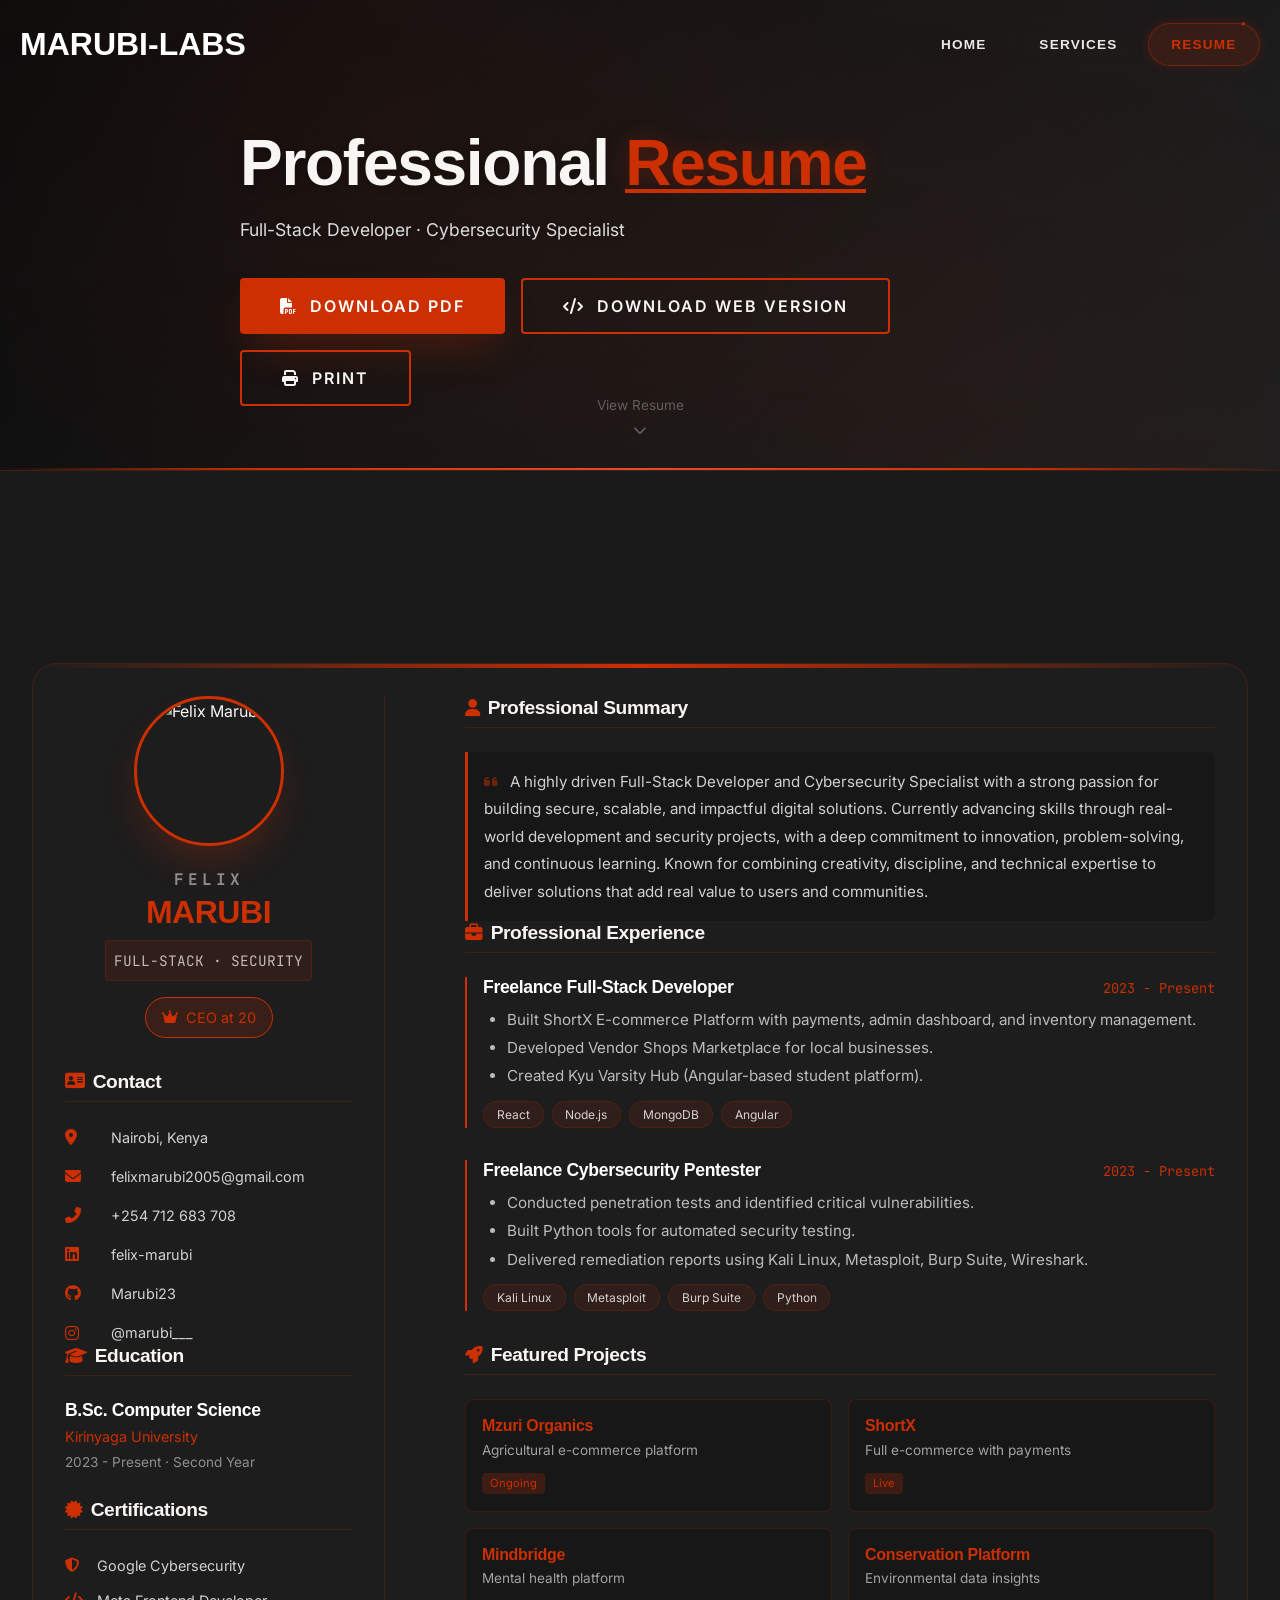
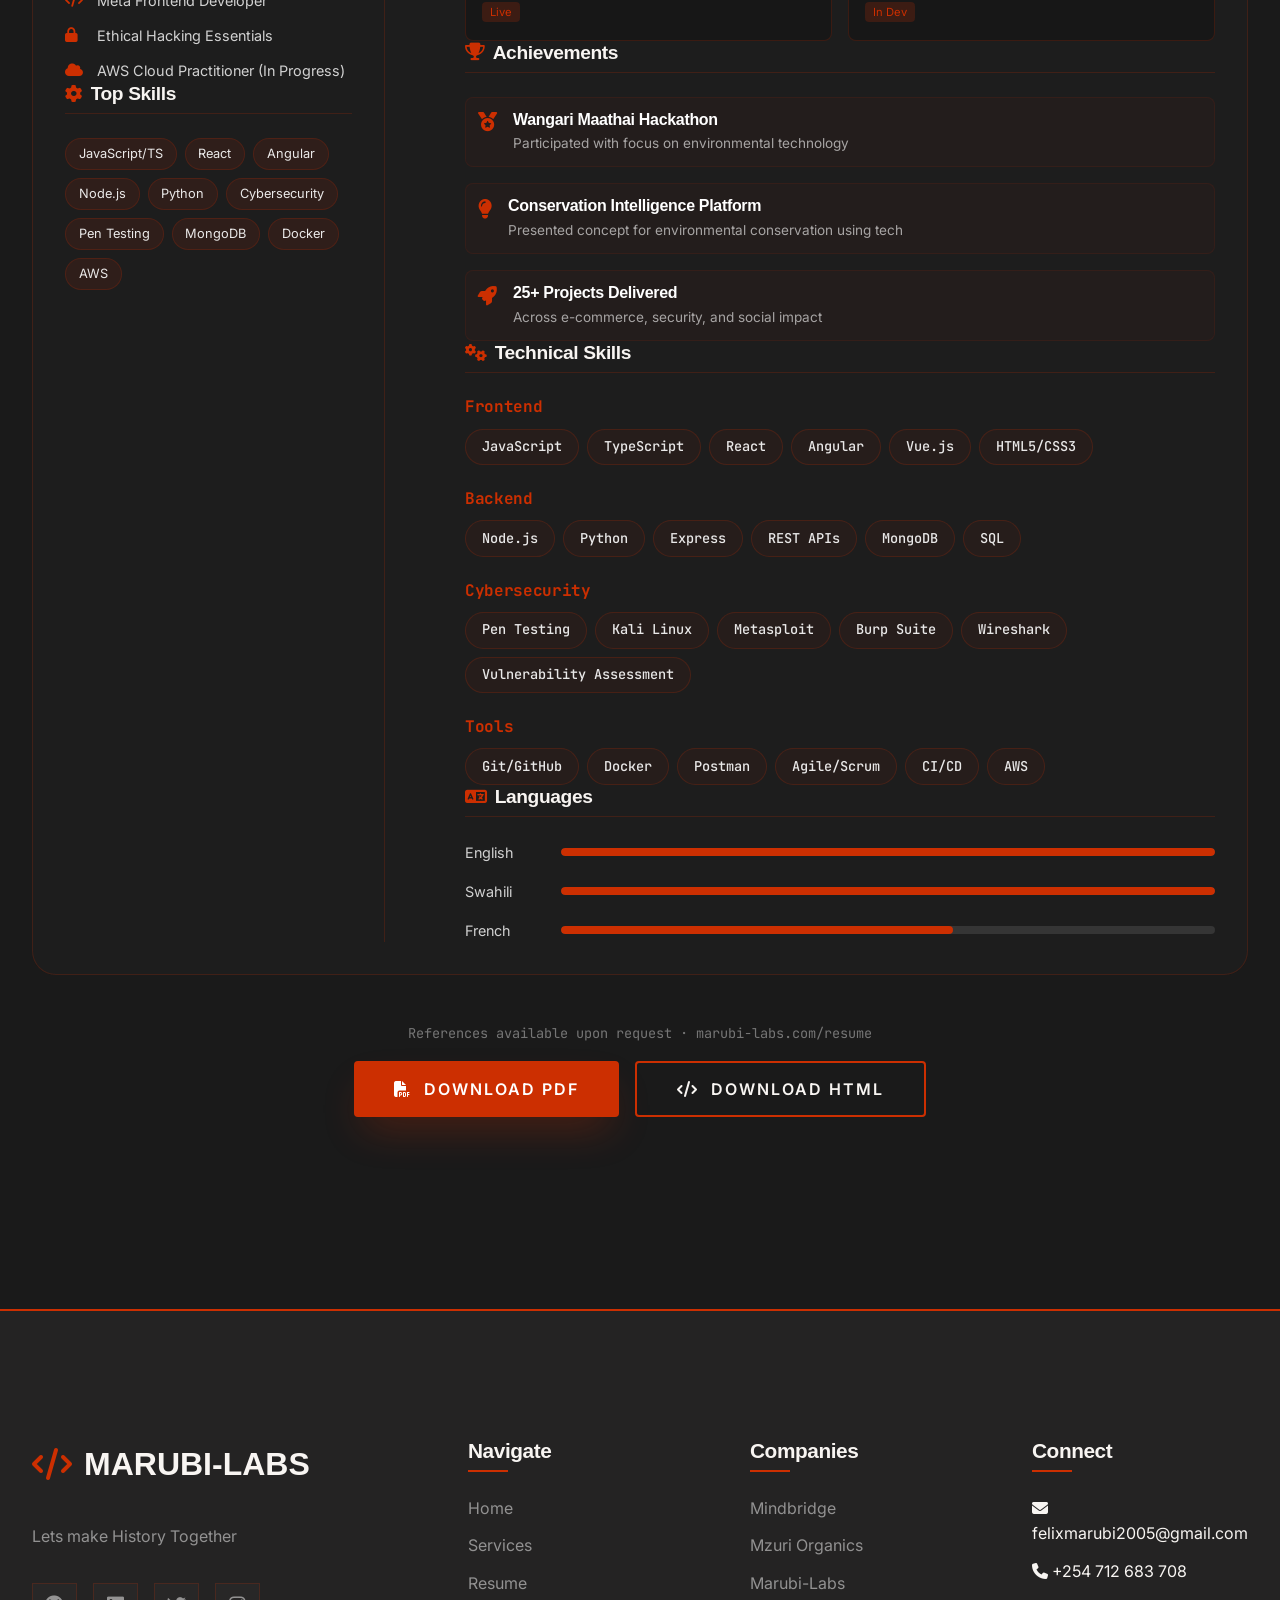
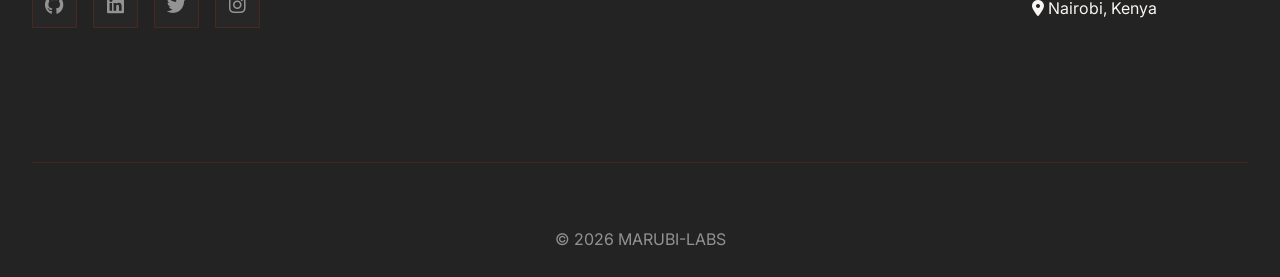
==== commit d7c8c934: "wannabe" ====
--- a/resume.html
+++ b/resume.html
@@ -29,9 +29,8 @@
     <link href="https://fonts.googleapis.com/css2?family=JetBrains+Mono:wght@400;500;600;700&display=swap" rel="stylesheet">
     <link rel="stylesheet" href="https://cdnjs.cloudflare.com/ajax/libs/font-awesome/6.4.0/css/all.min.css">
 
-    <!-- CSS Files -->
-    <link rel="stylesheet" href="css/pages/home.css?v=20260908">
-    <link rel="stylesheet" href="css/pages/resume.css?v=20260908">
+ <link rel="stylesheet" href="css/pages/home.css?v=20260911">
+<link rel="stylesheet" href="css/pages/resume.css?v=20260911">
 
     <!-- PDF Library -->
     <script src="https://cdnjs.cloudflare.com/ajax/libs/html2pdf.js/0.10.1/html2pdf.bundle.min.js"></script>
@@ -477,7 +476,7 @@
             </div>
 
             <div class="footer-bottom">
-                <p>© 2026 MARUBI-LABS · Lets make History</p>
+                <p>© 2026 MARUBI-LABS </p>
             </div>
         </div>
     </footer>
@@ -488,7 +487,7 @@
     </button>
 
     <!-- Shared behavior: navbar scroll state, active-tab highlighting, back-to-top -->
-    <script src="js/main.js?v=20260908"></script>
+<script src="js/main.js?v=20260911"></script>
 
     <!-- Page-specific: PDF/HTML download + mobile accordion (unchanged) -->
     <script src="js/resume.js?v=20260908"></script>
--- a/css/pages/home.css
+++ b/css/pages/home.css
@@ -19,26 +19,26 @@
     --marubi-onyx-light: #3a3a3a;     /* Lighter onyx for contrast */
     --marubi-cream: #f8f5f2;          /* Off-white for text */
     --marubi-charcoal: #1a1a1a;       /* Near black for backgrounds */
-    
+
     /* Glassmorphism */
     --glass-ember: rgba(204, 47, 1, 0.1);
     --glass-onyx: rgba(36, 35, 35, 0.8);
     --glass-light: rgba(255, 255, 255, 0.05);
-    
+
     /* Shadows - Ember Glow */
     --shadow-ember: 0 20px 40px -10px rgba(204, 47, 1, 0.3);
     --shadow-ember-strong: 0 30px 60px -10px rgba(204, 47, 1, 0.5);
     --shadow-onyx: 0 20px 40px -10px rgba(0, 0, 0, 0.5);
-    
+
     /* Gradients */
     --gradient-ember: linear-gradient(135deg, #cc2f01, #e64d2e);
     --gradient-onyx: linear-gradient(135deg, #242323, #3a3a3a);
     --gradient-premium: linear-gradient(135deg, #cc2f01, #242323);
-    
+
     /* Transitions */
     --transition-smooth: all 0.5s cubic-bezier(0.175, 0.885, 0.32, 1.275);
     --transition-fast: all 0.3s ease;
-    
+
     /* Spacing - Generous for that premium feel */
     --space-xs: 0.5rem;
     --space-sm: 1rem;
@@ -77,7 +77,7 @@
     left: 0;
     width: 100%;
     height: 100%;
-    background-image: 
+    background-image:
         radial-gradient(circle at 30% 40%, rgba(204, 47, 1, 0.03) 0%, transparent 40%),
         radial-gradient(circle at 70% 60%, rgba(204, 47, 1, 0.02) 0%, transparent 40%),
         repeating-linear-gradient(45deg, rgba(255,255,255,0.01) 0px, rgba(255,255,255,0.01) 1px, transparent 1px, transparent 10px);
@@ -139,11 +139,6 @@
 
 /* When navbar is hidden AND scrolled */
 .navbar.hide.scrolled {
-    background: transparent !important;
-    backdrop-filter: none !important;
-}
-/* When navbar is hidden AND scrolled */
-.navbar.hide.scrolled {
     background: rgba(36, 35, 35, 0.9);
     backdrop-filter: blur(10px);
 }
@@ -157,7 +152,6 @@
     justify-content: space-between;
 }
 
-/* Logo - CEO Style */
 .logo {
     display: flex;
     align-items: center;
@@ -288,11 +282,12 @@
     left: 0;
     right: 0;
     bottom: 0;
-    background: 
+    background:
         radial-gradient(circle at 20% 30%, rgba(204, 47, 1, 0.15) 0%, transparent 50%),
         radial-gradient(circle at 80% 70%, rgba(204, 47, 1, 0.1) 0%, transparent 50%),
         radial-gradient(circle at 40% 80%, rgba(36, 35, 35, 0.8) 0%, transparent 60%);
     animation: emberPulse 8s ease infinite alternate;
+    z-index: 1;
 }
 
 @keyframes emberPulse {
@@ -310,65 +305,63 @@
     z-index: 10;
 }
 
-/* Live Reviews - Terminal Style */
-.live-reviews {
+/* ===== HERO BACKGROUND LAYER — "window" effect ===== */
+.hero-background {
+    position: absolute;
+    top: 0;
+    left: 0;
+    width: 100%;
+    height: 100%;
+    z-index: 0;
+    overflow: hidden;
+}
+
+.hero-background-img {
+    width: 100%;
+    height: 100%;
+    object-fit: cover;
+    opacity: 1.0;
+    filter: blur(2px) brightness(0.75) saturate(0.85);
+    transform: scale(1.05); /* hides blur edge artifacts */
+}
+
+.hero-gradient-overlay {
+    position: absolute;
+    inset: 0;
+    background: radial-gradient(ellipse at center,
+        rgba(26,26,26,0.35) 0%,
+        rgba(26,26,26,0.6) 55%,
+        var(--marubi-charcoal) 100%);
+    z-index: 1;
+}
+
+/* ===== TERMINAL COLUMN (left side of hero) ===== */
+.terminal-column {
     background: rgba(36, 35, 35, 0.6);
     backdrop-filter: blur(10px);
     border: 1px solid rgba(204, 47, 1, 0.2);
     border-radius: 8px;
-    margin-bottom: 0px;
-    max-width: 450px;
-    overflow: hidden;
+    padding: 1.5rem;
     box-shadow: var(--shadow-onyx);
-}
-
-.terminal-header {
-    padding: 0.75rem 1rem;
-    background: rgba(0, 0, 0, 0.3);
-    border-bottom: 1px solid rgba(204, 47, 1, 0.2);
+    font-family: 'JetBrains Mono', monospace;
+}
+
+.terminal-line {
     display: flex;
     align-items: center;
-    gap: 8px;
-}
-
-.terminal-dot {
-    width: 12px;
-    height: 12px;
-    border-radius: 50%;
-}
-
-.terminal-dot.red { background: #ff5f56; }
-.terminal-dot.yellow { background: #ffbd2e; }
-.terminal-dot.green { background: #27c93f; }
-
-.terminal-title {
-    color: rgba(255, 255, 255, 0.4);
-    font-size: 0.8rem;
-    margin-left: auto;
-    font-family: 'JetBrains Mono', monospace;
-}
-
-.terminal-body {
-    padding: 1.25rem;
-    min-height: 80px;
-    display: flex;
-    align-items: center;
-    flex-wrap: wrap;
-    gap: 8px;
-    font-family: 'JetBrains Mono', monospace;
-}
-
-.prompt {
-    color: var(--marubi-ember);
-    font-weight: 600;
-    font-size: 0.9rem;
-    animation: pulse 2s infinite;
+    gap: 6px;
+    font-size: 1.1rem;
+    color: #27c93f;
+    margin-bottom: 1.5rem;
+    padding-bottom: 1rem;
+    border-bottom: 1px solid rgba(204, 47, 1, 0.15);
 }
 
 .typing-text {
     color: #27c93f;
     font-size: 0.9rem;
     flex: 1;
+    transition: opacity 0.5s ease;
 }
 
 .cursor {
@@ -376,22 +369,37 @@
     animation: blink 1s infinite;
 }
 
-/* Hero Text - The Silent Statement */
-.hero-text {
-    position: relative;
-}
-
-.hero-text::before {
-    content: 'FOUNDER & CEO';
-    position: absolute;
-    top: -60px;
-    left: 0;
-    font-family: 'JetBrains Mono', monospace;
-    font-size: 0.85rem;
-    color: var(--marubi-ember-light);
-    letter-spacing: 4px;
-    opacity: 0.5;
-}
+.terminal-info {
+    display: flex;
+    flex-direction: column;
+    gap: 0.9rem;
+}
+
+.terminal-info-item {
+    display: flex;
+    align-items: center;
+    gap: 0.6rem;
+}
+
+.terminal-info-item::before {
+    content: '>';
+    color: var(--marubi-ember);
+    font-weight: 700;
+}
+
+.terminal-info-label {
+    color: rgba(255, 255, 255, 0.75);
+    font-size: 0.9rem;
+}
+
+/* ===== HERO TEXT COLUMN (right side of hero) ===== */
+.hero-text-column {
+    display: flex;
+    flex-direction: column;
+    justify-content: center;
+}
+
+
 
 /* Hero Title Styles */
 .hero-title {
@@ -463,63 +471,6 @@
     margin-bottom: var(--space-lg);
     line-height: 1.8;
     max-width: 500px;
-}
-
-/* Stats - The Proof */
-.hero-stats {
-    display: flex;
-    gap: var(--space-lg);
-    margin-bottom: var(--space-lg);
-    padding: var(--space-md);
-    background: rgba(36, 35, 35, 0.3);
-    backdrop-filter: blur(10px);
-    border-radius: 16px;
-    border: 1px solid rgba(204, 47, 1, 0.1);
-    max-width: fit-content;
-}
-
-.stat-item {
-    text-align: center;
-    position: relative;
-}
-
-.stat-item:not(:last-child)::after {
-    content: '';
-    position: absolute;
-    right: -2rem;
-    top: 50%;
-    transform: translateY(-50%);
-    width: 2px;
-    height: 50px;
-    background: linear-gradient(to bottom, 
-        transparent 0%, 
-        var(--marubi-ember) 30%,
-        transparent 100%);
-    opacity: 0.3;
-}
-
-.stat-number {
-    font-family: 'Clash Display', sans-serif;
-    font-size: clamp(2.5rem, 5vw, 3.5rem);
-    font-weight: 800;
-    color: var(--marubi-ember);
-    line-height: 1;
-    margin-bottom: 0.25rem;
-}
-
-.stat-number sup {
-    font-size: 1rem;
-    font-weight: 500;
-    color: rgba(255, 255, 255, 0.4);
-    margin-left: 2px;
-}
-
-.stat-label {
-    font-family: 'JetBrains Mono', monospace;
-    font-size: 0.8rem;
-    text-transform: uppercase;
-    letter-spacing: 2px;
-    color: rgba(255, 255, 255, 0.5);
 }
 
 /* Buttons */
@@ -592,71 +543,6 @@
     transform: translateY(-3px);
 }
 
-/* Hero Image */
-.hero-image {
-    position: relative;
-}
-
-.profile-frame {
-    position: relative;
-    width: 450px;
-    height: 550px;
-    border-radius: 50%;
-    overflow: hidden;
-    transition: var(--transition-smooth);
-    margin: 0 auto;
-}
-
-.profile-frame::before {
-    content: '';
-    position: absolute;
-    top: 0;
-    left: 0;
-    right: 0;
-    bottom: 0;
-    background: linear-gradient(135deg, rgba(204, 47, 1, 0.2), transparent);
-    z-index: 2;
-    pointer-events: none;
-}
-
-.profile-img {
-    width: 100%;
-    height: 100%;
-    object-fit: cover;
-    transition: transform 0.7s ease;
-    filter: grayscale(30%) contrast(110%);
-}
-
-.profile-frame:hover .profile-img {
-    transform: scale(1.05);
-}
-
-.profile-frame:hover {
-    border-color: var(--marubi-cream);
-    box-shadow: 0 40px 80px -20px rgba(204, 47, 1, 0.6);
-}
-
-/* Founder Badge */
-.founder-badge {
-    position: absolute;
-    bottom: 50px;
-    right: 105px;
-    background: var(--marubi-onyx);
-    border: 2px solid var(--marubi-ember);
-    padding: 1rem 1.5rem;
-    font-family: 'JetBrains Mono', monospace;
-    font-size: 1rem;
-    color: white;
-    transform: rotate(-5deg);
-    z-index: 5;
-    box-shadow: var(--shadow-ember);
-}
-
-.founder-badge span {
-    color: var(--marubi-ember);
-    font-weight: 700;
-}
-
 /* Scroll Indicator */
 .scroll-indicator {
     position: absolute;
@@ -672,6 +558,7 @@
     animation: bounce 2s infinite;
     cursor: pointer;
     transition: var(--transition-fast);
+    z-index: 10;
 }
 
 .scroll-indicator:hover {
@@ -1430,7 +1317,7 @@
     .gallery-grid {
         grid-template-columns: repeat(2, 1fr);
     }
-    
+
     .footer-grid {
         grid-template-columns: 1fr 1fr;
         gap: var(--space-lg);
@@ -1443,12 +1330,12 @@
         gap: var(--space-lg);
         text-align: center;
     }
-    
+
     .hero-text::before {
         left: 50%;
         transform: translateX(-50%);
     }
-    
+
     .hero-subtitle {
         border-left: none;
         border-top: 4px solid var(--marubi-ember);
@@ -1456,32 +1343,22 @@
         margin-left: auto;
         margin-right: auto;
     }
-    
+
     .hero-description {
         margin-left: auto;
         margin-right: auto;
     }
-    
-    .hero-stats {
-        margin-left: auto;
-        margin-right: auto;
-    }
-    
+
     .hero-buttons {
         justify-content: center;
     }
-    
-    .profile-frame {
-        width: 400px;
-        height: 500px;
-    }
-    
+
     .projects-grid,
     .about-grid,
     .contact-grid {
         grid-template-columns: 1fr;
     }
-    
+
     .contact-info {
         padding-right: 0;
     }
@@ -1503,7 +1380,7 @@
         backdrop-filter: blur(10px);
         z-index: 10000;
     }
-    
+
     .navbar:not(.scrolled) {
         background: rgba(36, 35, 35, 0.95);
     }
@@ -1626,55 +1503,6 @@
         padding: 0 0.5rem;
     }
 
-    /* Stats */
-    .hero-stats {
-        flex-direction: column;
-        gap: 1rem;
-        padding: 1.5rem;
-        width: 100%;
-        max-width: 100%;
-        margin: 0 0 1.5rem;
-    }
-
-    .stat-item {
-        width: 100%;
-        text-align: center;
-    }
-
-    .stat-item:not(:last-child)::after {
-        display: none;
-    }
-
-    .stat-number {
-        font-size: 2rem;
-    }
-
-    .stat-label {
-        font-size: 0.75rem;
-    }
-
-    /* Hero Image */
-    .hero-image {
-        grid-column: 1 !important;
-        margin-top: 1.5rem !important;
-        width: 100%;
-        display: flex;
-        justify-content: center;
-    }
-
-    .profile-frame {
-        width: 280px;
-        height: 340px;
-        margin: 0 auto;
-    }
-
-    .founder-badge {
-        bottom: 30px;
-        right: 30px;
-        padding: 0.75rem 1rem;
-        font-size: 0.85rem;
-    }
-
     /* Buttons */
     .hero-buttons {
         flex-direction: column;
@@ -1902,18 +1730,6 @@
         font-size: clamp(2rem, 8vw, 2.5rem);
     }
 
-    .profile-frame {
-        width: 240px;
-        height: 300px;
-    }
-
-    .founder-badge {
-        bottom: 20px;
-        right: 20px;
-        padding: 0.5rem 0.75rem;
-        font-size: 0.75rem;
-    }
-
     .gallery-item {
         height: 280px;
     }
@@ -1941,11 +1757,6 @@
 
     .hero-content {
         gap: 1rem;
-    }
-
-    .profile-frame {
-        width: 200px;
-        height: 250px;
     }
 
     .nav-menu {
@@ -2020,7 +1831,7 @@
     .footer {
         display: none !important;
     }
-    
+
     body {
         background: white;
         color: black;
@@ -2061,7 +1872,7 @@
         z-index: 10002;
         border-radius: 4px;
     }
-    
+
     .nav-menu-close:hover {
         background: var(--marubi-ember);
     }
@@ -2090,12 +1901,59 @@
         padding: 0 !important;
         left: auto !important;
     }
-    
+
     .nav-menu-close {
         display: none !important;
     }
-    
+
     .menu-toggle {
         display: none !important;
     }
+}
+
+/* ===== MOBILE BOTTOM TAB BAR ===== */
+.bottom-nav {
+    display: none;
+}
+
+@media (max-width: 768px) {
+    .bottom-nav {
+        display: flex;
+        position: fixed;
+        bottom: 0;
+        left: 0;
+        width: 100%;
+        background: rgba(36, 35, 35, 0.9);
+        backdrop-filter: blur(12px);
+        border-top: 1px solid rgba(204, 47, 1, 0.2);
+        z-index: 1000;
+        padding-bottom: env(safe-area-inset-bottom);
+    }
+
+    .bottom-nav-link {
+        flex: 1;
+        display: flex;
+        flex-direction: column;
+        align-items: center;
+        gap: 0.25rem;
+        padding: 0.6rem 0;
+        color: rgba(255, 255, 255, 0.5);
+        text-decoration: none;
+        font-size: 0.7rem;
+        transition: var(--transition-fast);
+    }
+
+    .bottom-nav-link.active,
+    .bottom-nav-link:hover {
+        color: var(--marubi-ember);
+    }
+
+    .bottom-nav-icon {
+        font-size: 1.2rem;
+    }
+
+    /* Leave room so content isn't hidden behind the bar */
+    body {
+        padding-bottom: 60px;
+    }
 }
--- a/css/pages/resume.css
+++ b/css/pages/resume.css
@@ -0,0 +1,714 @@
+/* ============================================
+   RESUME PAGE STYLES
+   NOTE: All navbar styling lives in css/pages/home.css
+   so that Home / Services / Resume share one behavior.
+   ============================================ */
+
+/* ===== PAGE HEADER WITH BACKGROUND IMAGE ===== */
+.page-header {
+    min-height: 30vh;
+    display: flex;
+    align-items: flex-end;
+    position: relative;
+    padding: 8rem 0 4rem;
+    background: linear-gradient(0deg, var(--marubi-charcoal) 0%, rgba(36, 35, 35, 0.6) 100%),
+                url('/images/gallery/resume.JPG');
+    background-size: cover;
+    background-position: center 30%;
+    background-repeat: no-repeat;
+    background-attachment: fixed;
+    overflow: hidden;
+    border-bottom: 1px solid rgba(204, 47, 1, 0.2);
+}
+
+.page-header::before {
+    content: '';
+    position: absolute;
+    top: 0;
+    left: 0;
+    right: 0;
+    bottom: 0;
+    background: 
+        linear-gradient(135deg, rgba(0, 0, 0, 0.6) 0%, rgba(36, 35, 35, 0.4) 100%),
+        radial-gradient(circle at 30% 30%, rgba(204, 47, 1, 0.15) 0%, transparent 50%),
+        radial-gradient(circle at 70% 70%, rgba(204, 47, 1, 0.1) 0%, transparent 50%);
+    pointer-events: none;
+    animation: emberPulse 8s ease infinite alternate;
+}
+
+.page-header::after {
+    content: '';
+    position: absolute;
+    bottom: 0;
+    left: 0;
+    right: 0;
+    height: 2px;
+    background: linear-gradient(90deg, 
+        transparent 0%, 
+        var(--marubi-ember) 20%, 
+        var(--marubi-ember-light) 50%, 
+        var(--marubi-ember) 80%, 
+        transparent 100%);
+    pointer-events: none;
+    z-index: 2;
+}
+
+.header-content {
+    position: relative;
+    z-index: 2;
+    max-width: 800px;
+}
+
+.page-title {
+    font-size: clamp(2.5rem, 6vw, 4rem);
+    font-weight: 800;
+    color: var(--marubi-cream);
+    margin-bottom: 1rem;
+    position: relative;
+    display: inline-block;
+    line-height: 1.1;
+    text-shadow: 0 2px 10px rgba(0, 0, 0, 0.3);
+}
+
+.page-title .ember {
+    color: var(--marubi-ember);
+    position: relative;
+    display: inline-block;
+    text-shadow: 0 0 20px rgba(204, 47, 1, 0.3);
+}
+
+.page-title .ember::after {
+    content: '';
+    position: absolute;
+    bottom: 5px;
+    left: 0;
+    width: 100%;
+    height: 4px;
+    background: var(--marubi-ember);
+    transform: scaleX(0);
+    transform-origin: left;
+    animation: slideIn 1s ease 1s forwards;
+}
+
+.page-subtitle {
+    font-size: 1.1rem;
+    color: rgba(255, 255, 255, 0.85);
+    max-width: 600px;
+    line-height: 1.8;
+    margin-bottom: 2rem;
+    text-shadow: 0 1px 4px rgba(0, 0, 0, 0.3);
+}
+
+.header-actions {
+    display: flex;
+    gap: 1rem;
+    flex-wrap: wrap;
+}
+
+@media (max-width: 768px) {
+    .page-header {
+        background-attachment: scroll;
+        background-position: center 20%;
+        min-height: 35vh;
+        padding: 6rem 0 3rem;
+    }
+    
+    .page-header::before {
+        background: 
+            linear-gradient(135deg, rgba(0, 0, 0, 0.7) 0%, rgba(36, 35, 35, 0.5) 100%),
+            radial-gradient(circle at 30% 30%, rgba(204, 47, 1, 0.2) 0%, transparent 60%),
+            radial-gradient(circle at 70% 70%, rgba(204, 47, 1, 0.12) 0%, transparent 60%);
+    }
+    
+    .page-subtitle {
+        font-size: 0.95rem;
+        text-shadow: 0 1px 5px rgba(0, 0, 0, 0.5);
+    }
+    
+    .page-title {
+        text-shadow: 0 2px 8px rgba(0, 0, 0, 0.4);
+    }
+}
+
+/* ===== RESUME SECTION ===== */
+.resume-section {
+    padding: var(--space-2xl) 0;
+    background: var(--marubi-charcoal);
+}
+
+.resume-container {
+    display: grid;
+    grid-template-columns: 320px 1fr;
+    gap: var(--space-lg);
+    background: rgba(36, 35, 35, 0.4);
+    backdrop-filter: blur(10px);
+    border: 1px solid rgba(204, 47, 1, 0.2);
+    border-radius: 24px;
+    padding: 2rem;
+    position: relative;
+    overflow: hidden;
+}
+
+.resume-container::before {
+    content: '';
+    position: absolute;
+    top: 0;
+    left: 0;
+    width: 100%;
+    height: 4px;
+    background: linear-gradient(90deg, transparent, var(--marubi-ember), transparent);
+}
+
+/* ===== LEFT COLUMN ===== */
+.resume-left {
+    border-right: 1px solid rgba(204, 47, 1, 0.2);
+    padding-right: 2rem;
+}
+
+.profile-card {
+    text-align: center;
+    margin-bottom: 2rem;
+}
+
+.profile-image {
+    width: 150px;
+    height: 150px;
+    margin: 0 auto 1.5rem;
+    border-radius: 50%;
+    overflow: hidden;
+    border: 3px solid var(--marubi-ember);
+    box-shadow: var(--shadow-ember);
+}
+
+.profile-image img {
+    width: 100%;
+    height: 100%;
+    object-fit: cover;
+}
+
+.profile-name {
+    margin-bottom: 0.5rem;
+}
+
+.profile-name .first {
+    display: block;
+    font-size: 1rem;
+    color: rgba(255, 255, 255, 0.5);
+    letter-spacing: 4px;
+    margin-bottom: 0.25rem;
+    font-family: 'JetBrains Mono', monospace;
+}
+
+.profile-name .last {
+    display: block;
+    font-size: 2rem;
+    font-weight: 800;
+    color: var(--marubi-ember);
+    line-height: 1.2;
+}
+
+.profile-title {
+    font-family: 'JetBrains Mono', monospace;
+    font-size: 0.9rem;
+    color: rgba(255, 255, 255, 0.7);
+    margin-bottom: 1rem;
+    padding: 0.5rem;
+    background: rgba(204, 47, 1, 0.1);
+    border: 1px solid rgba(204, 47, 1, 0.2);
+    border-radius: 4px;
+    display: inline-block;
+}
+
+.profile-badge {
+    display: inline-flex;
+    align-items: center;
+    gap: 0.5rem;
+    padding: 0.5rem 1rem;
+    background: rgba(204, 47, 1, 0.15);
+    border: 1px solid var(--marubi-ember);
+    border-radius: 30px;
+    font-size: 0.9rem;
+    color: var(--marubi-ember);
+}
+
+.block-title {
+    font-size: 1.2rem;
+    color: var(--marubi-cream);
+    margin-bottom: 1.5rem;
+    display: flex;
+    align-items: center;
+    gap: 0.5rem;
+    border-bottom: 1px solid rgba(204, 47, 1, 0.2);
+    padding-bottom: 0.5rem;
+}
+
+.block-title i {
+    color: var(--marubi-ember);
+    font-size: 1.1rem;
+}
+
+.contact-list {
+    display: flex;
+    flex-direction: column;
+    gap: 1rem;
+}
+
+.contact-item {
+    display: flex;
+    align-items: center;
+    gap: 1rem;
+    color: rgba(255, 255, 255, 0.8);
+    font-size: 0.9rem;
+}
+
+.contact-item i {
+    width: 30px;
+    color: var(--marubi-ember);
+    font-size: 1rem;
+}
+
+.contact-item a {
+    color: rgba(255, 255, 255, 0.8);
+    text-decoration: none;
+    transition: color 0.3s ease;
+}
+
+.contact-item a:hover {
+    color: var(--marubi-ember);
+}
+
+.edu-item {
+    margin-bottom: 1.5rem;
+}
+
+.edu-item h3 {
+    color: white;
+    font-size: 1.1rem;
+    margin-bottom: 0.25rem;
+}
+
+.edu-meta {
+    color: var(--marubi-ember);
+    font-size: 0.9rem;
+    margin-bottom: 0.25rem;
+}
+
+.edu-date {
+    color: rgba(255, 255, 255, 0.5);
+    font-size: 0.85rem;
+}
+
+.cert-list {
+    display: flex;
+    flex-direction: column;
+    gap: 0.75rem;
+}
+
+.cert-item {
+    display: flex;
+    align-items: center;
+    gap: 0.75rem;
+    color: rgba(255, 255, 255, 0.8);
+    font-size: 0.9rem;
+}
+
+.cert-item i {
+    color: var(--marubi-ember);
+    width: 20px;
+}
+
+.skills-mini {
+    display: flex;
+    flex-wrap: wrap;
+    gap: 0.5rem;
+}
+
+.skill-mini {
+    padding: 0.3rem 0.8rem;
+    background: rgba(204, 47, 1, 0.1);
+    border: 1px solid rgba(204, 47, 1, 0.2);
+    border-radius: 20px;
+    font-size: 0.8rem;
+    color: rgba(255, 255, 255, 0.9);
+}
+
+/* ===== RIGHT COLUMN ===== */
+.resume-right {
+    padding-left: 1rem;
+}
+
+.summary-text {
+    color: rgba(255, 255, 255, 0.8);
+    line-height: 1.8;
+    font-size: 0.95rem;
+    padding: 1rem;
+    background: rgba(0, 0, 0, 0.2);
+    border-left: 3px solid var(--marubi-ember);
+    border-radius: 0 8px 8px 0;
+}
+
+.exp-item {
+    margin-bottom: 2rem;
+    padding-left: 1rem;
+    border-left: 2px solid var(--marubi-ember);
+}
+
+.exp-header {
+    display: flex;
+    justify-content: space-between;
+    align-items: baseline;
+    flex-wrap: wrap;
+    margin-bottom: 0.5rem;
+}
+
+.exp-header h3 {
+    color: white;
+    font-size: 1.1rem;
+}
+
+.exp-date {
+    color: var(--marubi-ember);
+    font-family: 'JetBrains Mono', monospace;
+    font-size: 0.85rem;
+}
+
+.exp-list {
+    margin-left: 1.5rem;
+    margin-bottom: 0.75rem;
+    color: rgba(255, 255, 255, 0.7);
+    font-size: 0.95rem;
+    line-height: 1.6;
+}
+
+.exp-list li {
+    margin-bottom: 0.25rem;
+}
+
+.exp-tech {
+    display: flex;
+    flex-wrap: wrap;
+    gap: 0.5rem;
+}
+
+.exp-tech span {
+    padding: 0.2rem 0.8rem;
+    background: rgba(204, 47, 1, 0.1);
+    border: 1px solid rgba(204, 47, 1, 0.2);
+    border-radius: 20px;
+    font-size: 0.75rem;
+    color: rgba(255, 255, 255, 0.8);
+}
+
+.project-row {
+    display: grid;
+    grid-template-columns: repeat(2, 1fr);
+    gap: 1rem;
+}
+
+.project-mini-card {
+    background: rgba(0, 0, 0, 0.2);
+    border: 1px solid rgba(204, 47, 1, 0.2);
+    border-radius: 8px;
+    padding: 1rem;
+    transition: var(--transition-fast);
+}
+
+.project-mini-card:hover {
+    border-color: var(--marubi-ember);
+    transform: translateY(-3px);
+}
+
+.project-mini-card h4 {
+    color: var(--marubi-ember);
+    font-size: 1rem;
+    margin-bottom: 0.25rem;
+}
+
+.project-mini-card p {
+    color: rgba(255, 255, 255, 0.6);
+    font-size: 0.85rem;
+    margin-bottom: 0.5rem;
+}
+
+.project-status {
+    font-size: 0.7rem;
+    padding: 0.2rem 0.5rem;
+    background: rgba(204, 47, 1, 0.2);
+    border-radius: 4px;
+    color: var(--marubi-ember);
+}
+
+.achievement-list {
+    display: flex;
+    flex-direction: column;
+    gap: 1rem;
+}
+
+.achievement-item {
+    display: flex;
+    gap: 1rem;
+    padding: 0.75rem;
+    background: rgba(204, 47, 1, 0.03);
+    border: 1px solid rgba(204, 47, 1, 0.1);
+    border-radius: 8px;
+}
+
+.achievement-item i {
+    color: var(--marubi-ember);
+    font-size: 1.2rem;
+    margin-top: 0.2rem;
+}
+
+.achievement-item h4 {
+    color: white;
+    font-size: 1rem;
+    margin-bottom: 0.25rem;
+}
+
+.achievement-item p {
+    color: rgba(255, 255, 255, 0.6);
+    font-size: 0.85rem;
+}
+
+.skills-grid {
+    display: grid;
+    gap: 1.5rem;
+}
+
+.skill-category h4 {
+    color: var(--marubi-ember);
+    font-size: 1rem;
+    margin-bottom: 0.75rem;
+    font-family: 'JetBrains Mono', monospace;
+}
+
+.skill-tags {
+    display: flex;
+    flex-wrap: wrap;
+    gap: 0.5rem;
+}
+
+.skill-tag {
+    padding: 0.4rem 1rem;
+    background: rgba(204, 47, 1, 0.05);
+    border: 1px solid rgba(204, 47, 1, 0.2);
+    border-radius: 30px;
+    font-size: 0.85rem;
+    color: rgba(255, 255, 255, 0.9);
+    transition: var(--transition-fast);
+}
+
+.skill-tag:hover {
+    background: var(--marubi-ember);
+    color: white;
+    transform: translateY(-2px);
+}
+
+.language-bars {
+    display: flex;
+    flex-direction: column;
+    gap: 1rem;
+}
+
+.lang-bar {
+    display: flex;
+    align-items: center;
+    gap: 1rem;
+}
+
+.lang-bar span {
+    width: 80px;
+    color: rgba(255, 255, 255, 0.8);
+    font-size: 0.9rem;
+}
+
+.bar {
+    flex: 1;
+    height: 8px;
+    background: rgba(255, 255, 255, 0.1);
+    border-radius: 4px;
+    overflow: hidden;
+}
+
+.fill {
+    height: 100%;
+    background: var(--marubi-ember);
+    border-radius: 4px;
+}
+
+.resume-footer-actions {
+    margin-top: 3rem;
+    text-align: center;
+    display: flex;
+    flex-direction: column;
+    align-items: center;
+    gap: 1rem;
+}
+
+.ref-note {
+    color: rgba(255, 255, 255, 0.4);
+    font-family: 'JetBrains Mono', monospace;
+    font-size: 0.85rem;
+}
+
+.footer-buttons {
+    display: flex;
+    gap: 1rem;
+    flex-wrap: wrap;
+    justify-content: center;
+}
+
+/* ===== MOBILE DROPDOWN STYLES ===== */
+@media (max-width: 768px) {
+    .container {
+        width: 100% !important;
+        max-width: 100% !important;
+        padding: 0 0.75rem !important;
+    }
+
+    .page-header {
+        min-height: auto !important;
+        padding: 70px 0 25px !important;
+        text-align: center !important;
+    }
+
+    .page-title {
+        font-size: 1.8rem !important;
+        margin-bottom: 0.5rem !important;
+    }
+
+    .page-subtitle {
+        font-size: 0.9rem !important;
+        margin-bottom: 1.25rem !important;
+    }
+
+    .header-actions {
+        flex-direction: column !important;
+        gap: 0.5rem !important;
+        max-width: 260px !important;
+        margin: 0 auto !important;
+    }
+
+    .resume-section {
+        padding: 1.5rem 0 !important;
+    }
+
+    .resume-container {
+        grid-template-columns: 1fr !important;
+        gap: 0.75rem !important;
+        padding: 0.75rem !important;
+    }
+
+    .resume-left,
+    .resume-right {
+        width: 100% !important;
+        padding: 0 !important;
+        border: none !important;
+    }
+
+    .resume-left {
+        border-bottom: 1px solid rgba(204, 47, 1, 0.2) !important;
+        padding-bottom: 0.75rem !important;
+        margin-bottom: 0.5rem !important;
+    }
+
+    .profile-image {
+        width: 85px !important;
+        height: 85px !important;
+    }
+
+    .profile-name .last {
+        font-size: 1.3rem !important;
+    }
+
+    .resume-block {
+        margin-bottom: 0.5rem !important;
+        border: 1px solid rgba(204, 47, 1, 0.15) !important;
+        border-radius: 6px !important;
+        overflow: hidden !important;
+    }
+
+    .block-title {
+        margin: 0 !important;
+        padding: 0.8rem !important;
+        font-size: 0.9rem !important;
+        cursor: pointer !important;
+        position: relative !important;
+        background: rgba(204, 47, 1, 0.08) !important;
+        border-bottom: 1px solid rgba(204, 47, 1, 0.15) !important;
+    }
+
+    .block-title::after {
+        content: '\f107';
+        font-family: 'Font Awesome 6 Free';
+        font-weight: 900;
+        position: absolute;
+        right: 0.8rem;
+        top: 50%;
+        transform: translateY(-50%);
+        color: var(--marubi-ember);
+        transition: transform 0.3s ease;
+    }
+
+    .block-title.active::after {
+        transform: translateY(-50%) rotate(180deg);
+    }
+
+    .block-content {
+        max-height: 0;
+        overflow: hidden;
+        transition: max-height 0.4s ease-out;
+        background: rgba(0, 0, 0, 0.15);
+    }
+
+    .block-content.show {
+        max-height: 600px;
+        overflow-y: auto;
+    }
+
+    .contact-list,
+    .cert-list,
+    .skills-mini,
+    .summary-text,
+    .exp-item,
+    .project-row,
+    .achievement-list,
+    .skills-grid,
+    .language-bars,
+    .edu-item {
+        padding: 0.75rem !important;
+        margin: 0 !important;
+    }
+
+    .project-row {
+        grid-template-columns: 1fr !important;
+        gap: 0.4rem !important;
+    }
+
+    .footer-buttons {
+        flex-direction: column !important;
+        gap: 0.4rem !important;
+        max-width: 220px !important;
+        margin: 0.75rem auto 0 !important;
+    }
+
+    .footer-buttons .btn {
+        width: 100% !important;
+    }
+
+    .scroll-indicator {
+        display: none !important;
+    }
+}
+
+/* ===== ANIMATIONS ===== */
+@keyframes emberPulse {
+    0% { opacity: 0.3; }
+    50% { opacity: 0.6; }
+    100% { opacity: 0.3; }
+}
+
+@keyframes slideIn {
+    from { transform: scaleX(0); }
+    to { transform: scaleX(1); }
+}
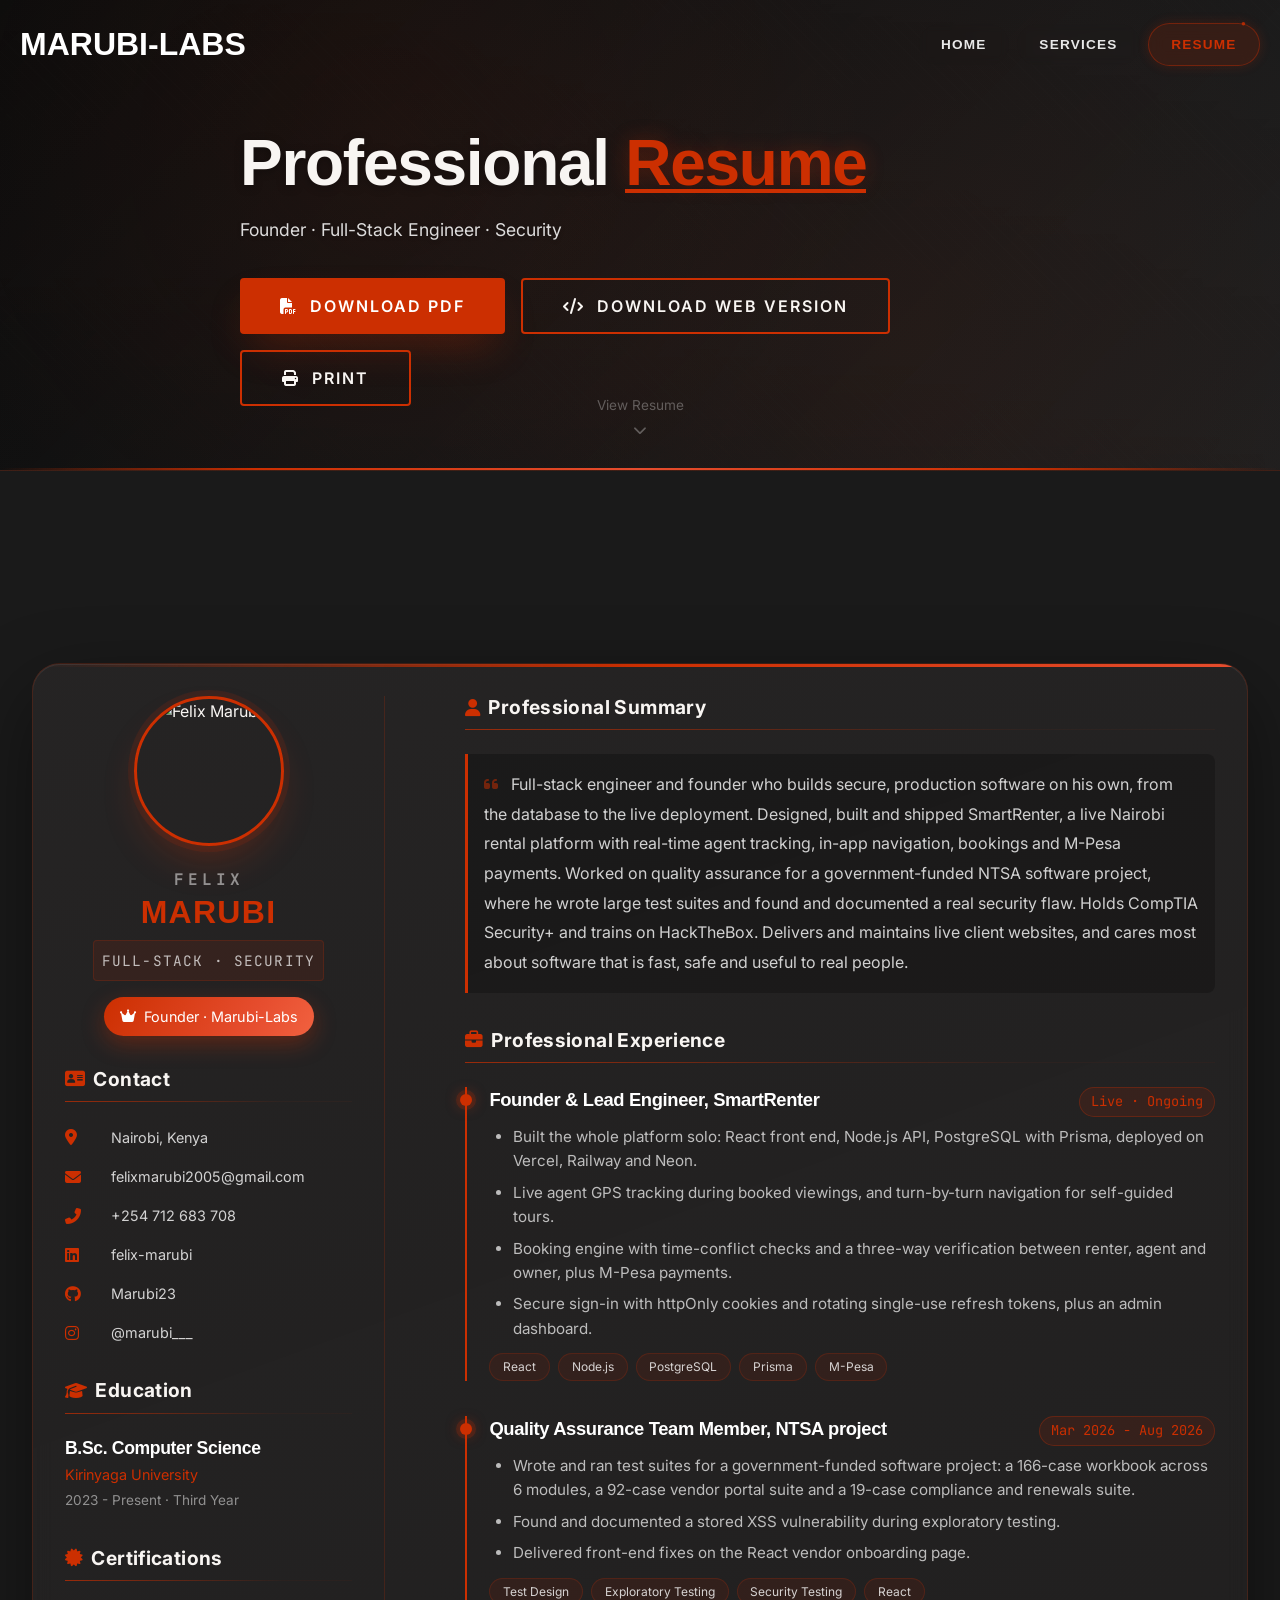
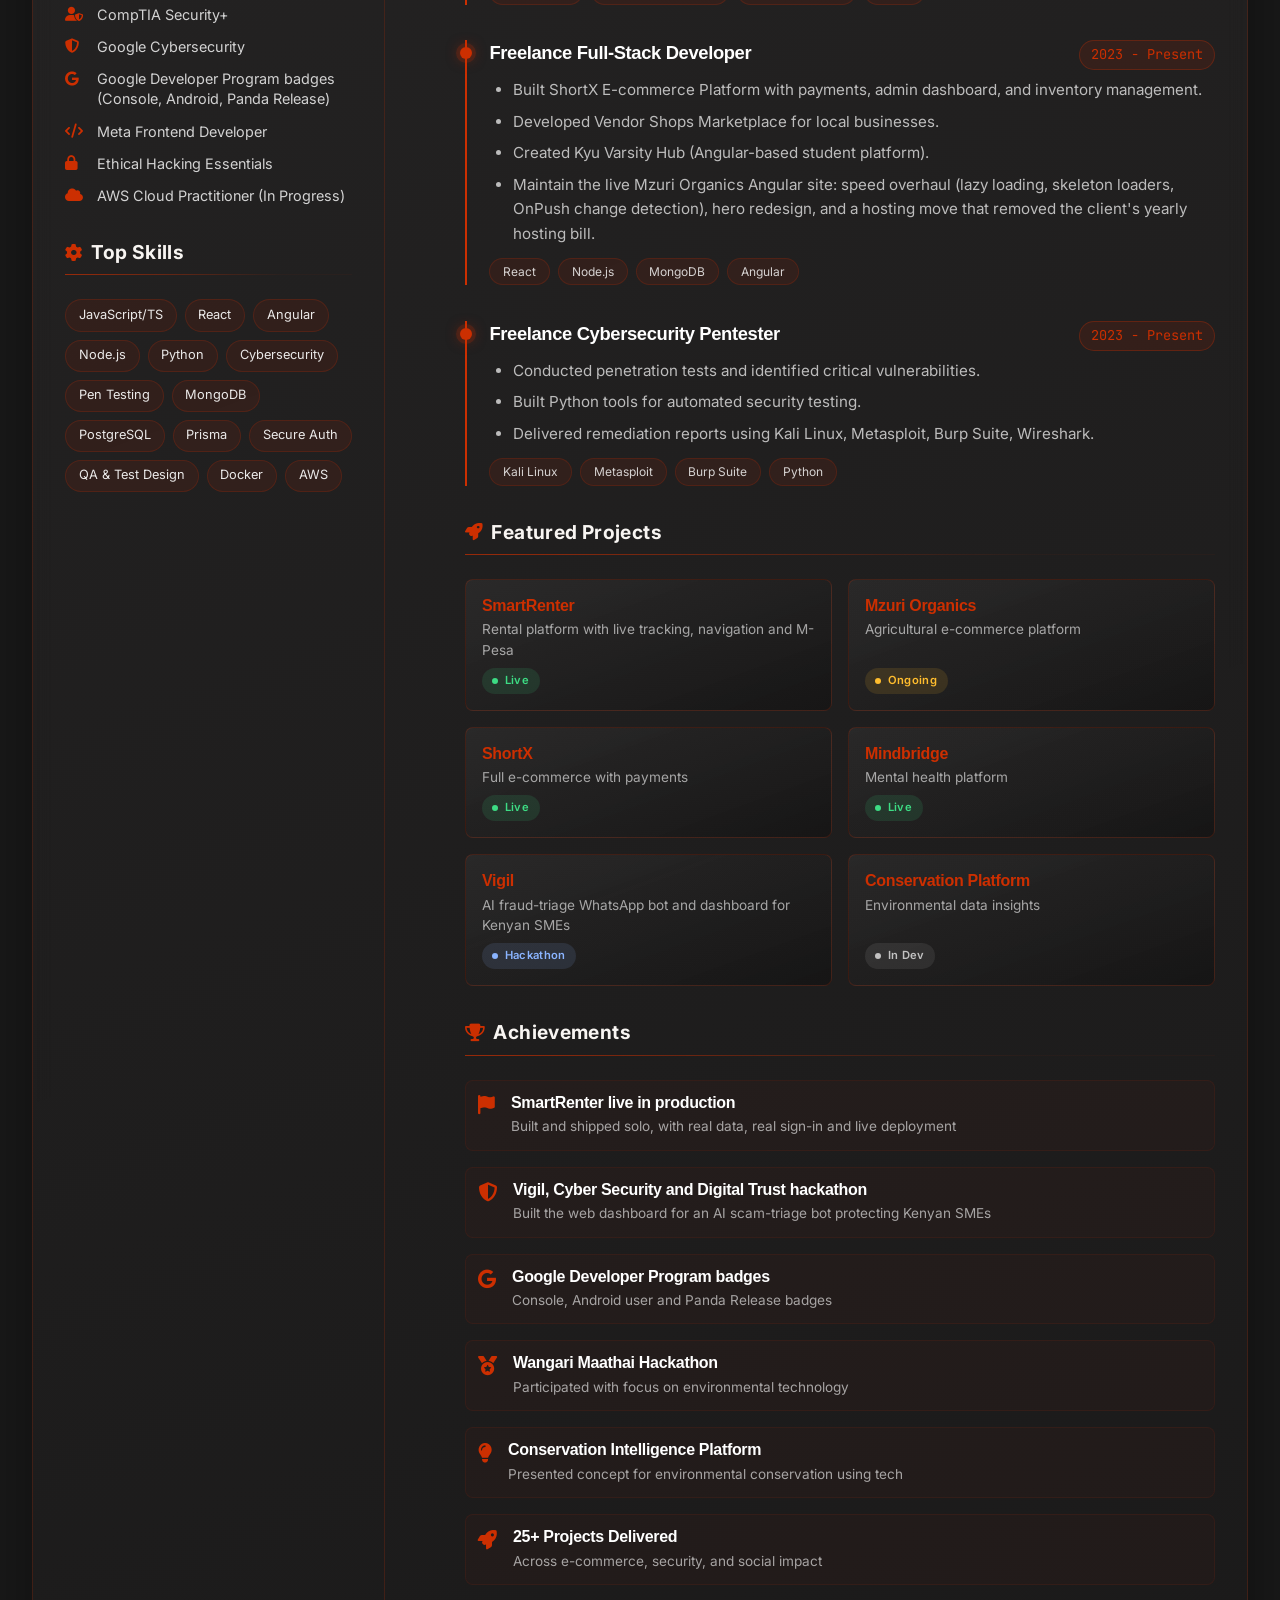
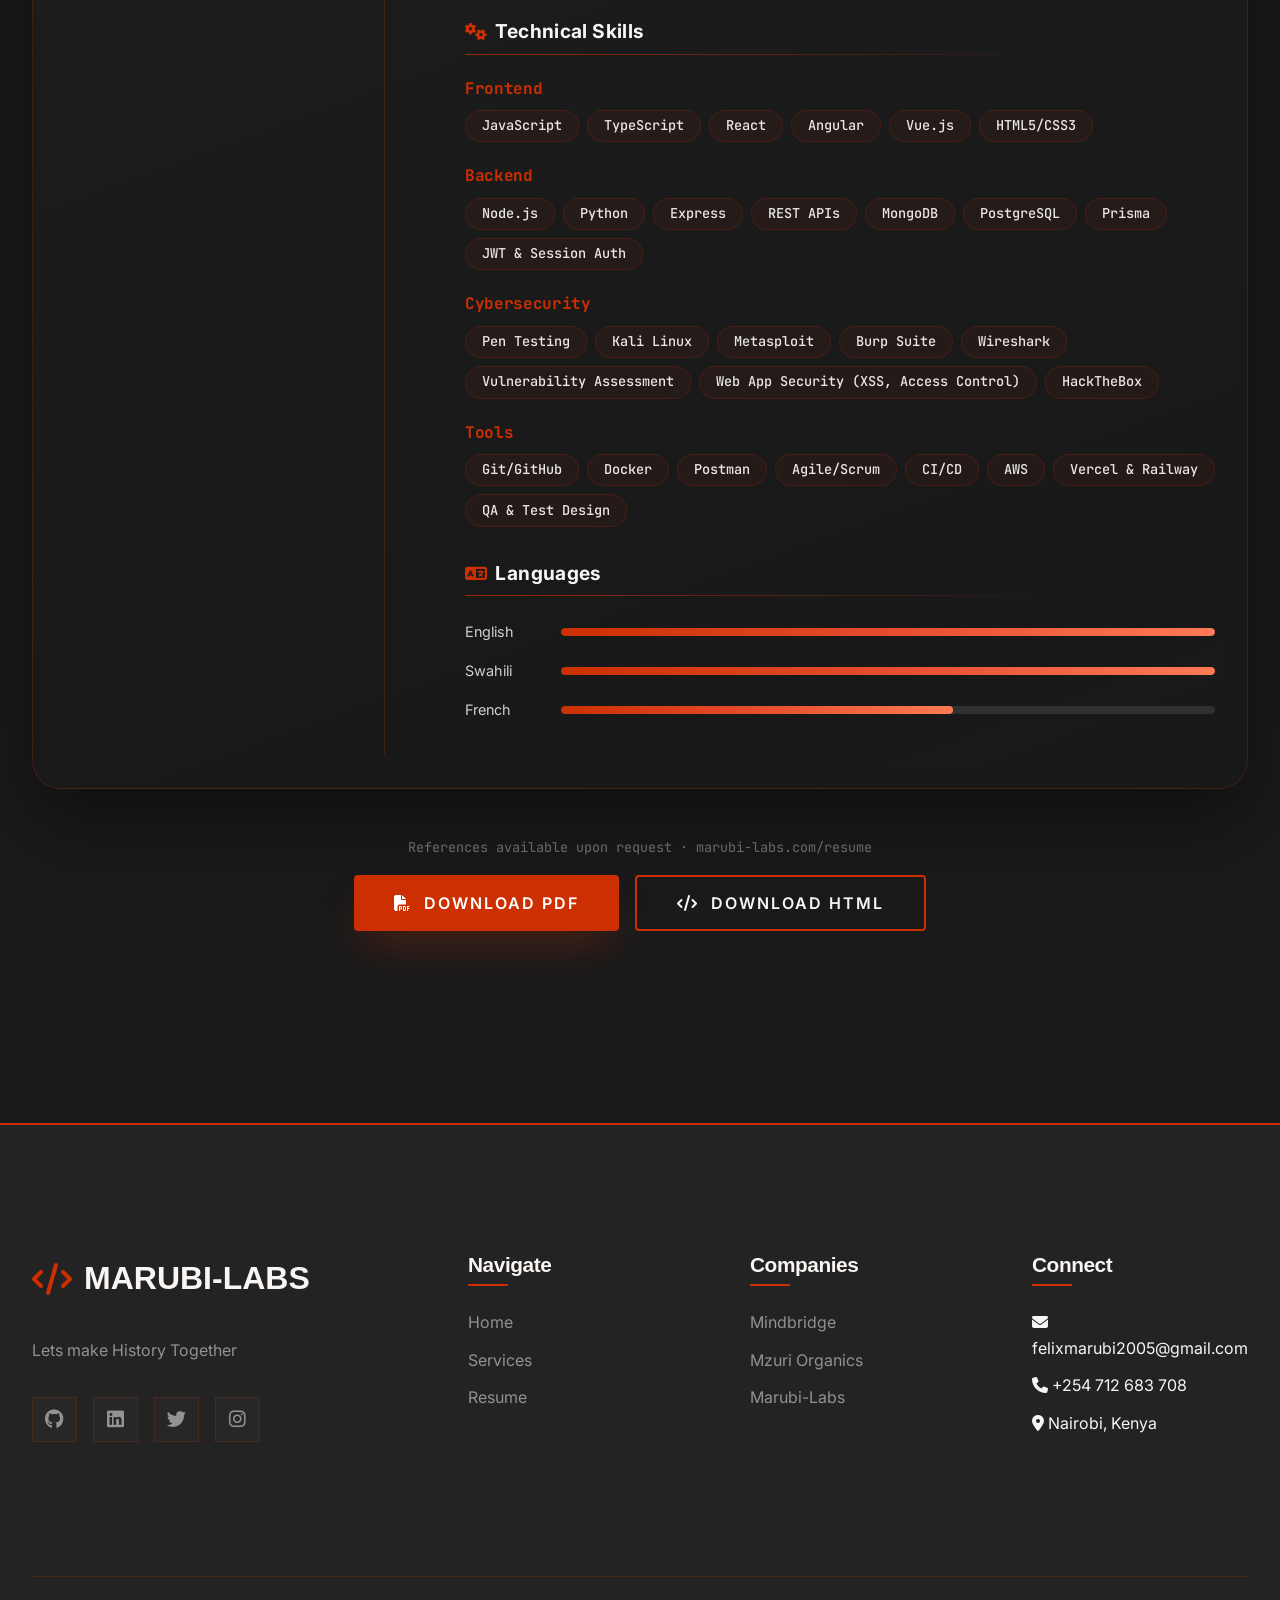
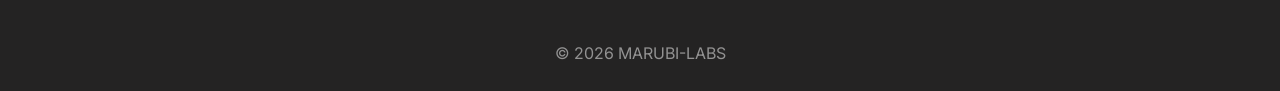
==== commit 606a422d: "resume" ====
--- a/resume.html
+++ b/resume.html
@@ -7,7 +7,7 @@
     <!-- Primary Meta Tags -->
     <title>Resume | Felix Marubi - CEO & Founder at Marubi-Labs</title>
     <meta name="title" content="Resume | Felix Marubi - CEO & Founder at Marubi-Labs">
-    <meta name="description" content="Professional resume of Felix Marubi, Full-Stack Developer and Cybersecurity Specialist building Africa's digital future.">
+    <meta name="description" content="Professional resume of Felix Marubi, founder and full-stack engineer who ships secure, production software for Africa.">
     <meta name="keywords" content="Felix Marubi, Resume, CV, Full Stack Developer, Cybersecurity, Kenya">
     <meta name="author" content="Felix Marubi">
 
@@ -75,7 +75,7 @@
                     Professional <span class="ember">Resume</span>
                 </h1>
                 <p class="page-subtitle">
-                    Full-Stack Developer · Cybersecurity Specialist 
+                    Founder · Full-Stack Engineer · Security
                 </p>
                 <div class="header-actions">
                     <button class="btn btn-primary" id="downloadPDFBtn">
@@ -113,7 +113,7 @@
                         </h1>
                         <div class="profile-title">FULL-STACK · SECURITY</div>
                         <div class="profile-badge">
-                            <i class="fas fa-crown"></i> CEO at 20
+                            <i class="fas fa-crown"></i> Founder · Marubi-Labs
                         </div>
                     </div>
 
@@ -161,7 +161,7 @@
                             <div class="edu-item">
                                 <h3>B.Sc. Computer Science</h3>
                                 <p class="edu-meta">Kirinyaga University</p>
-                                <p class="edu-date">2023 - Present · Second Year</p>
+                                <p class="edu-date">2023 - Present · Third Year</p>
                             </div>
                         </div>
                     </div>
@@ -174,8 +174,16 @@
                         </h2>
                         <div class="cert-list block-content" id="certifications">
                             <div class="cert-item">
+                                <i class="fas fa-user-shield"></i>
+                                <span>CompTIA Security+</span>
+                            </div>
+                            <div class="cert-item">
                                 <i class="fas fa-shield-alt"></i>
                                 <span>Google Cybersecurity</span>
+                            </div>
+                            <div class="cert-item">
+                                <i class="fab fa-google"></i>
+                                <span>Google Developer Program badges (Console, Android, Panda Release)</span>
                             </div>
                             <div class="cert-item">
                                 <i class="fas fa-code"></i>
@@ -207,6 +215,10 @@
                             <span class="skill-mini">Cybersecurity</span>
                             <span class="skill-mini">Pen Testing</span>
                             <span class="skill-mini">MongoDB</span>
+                            <span class="skill-mini">PostgreSQL</span>
+                            <span class="skill-mini">Prisma</span>
+                            <span class="skill-mini">Secure Auth</span>
+                            <span class="skill-mini">QA &amp; Test Design</span>
                             <span class="skill-mini">Docker</span>
                             <span class="skill-mini">AWS</span>
                         </div>
@@ -223,7 +235,7 @@
                         </h2>
                         <div class="summary-text block-content" id="summary">
                             <i class="fas fa-quote-left" style="color: var(--marubi-ember); opacity: 0.5; margin-right: 0.5rem;"></i>
-                            A highly driven Full-Stack Developer and Cybersecurity Specialist with a strong passion for building secure, scalable, and impactful digital solutions. Currently advancing skills through real-world development and security projects, with a deep commitment to innovation, problem-solving, and continuous learning. Known for combining creativity, discipline, and technical expertise to deliver solutions that add real value to users and communities.
+                            Full-stack engineer and founder who builds secure, production software on his own, from the database to the live deployment. Designed, built and shipped SmartRenter, a live Nairobi rental platform with real-time agent tracking, in-app navigation, bookings and M-Pesa payments. Worked on quality assurance for a government-funded NTSA software project, where he wrote large test suites and found and documented a real security flaw. Holds CompTIA Security+ and trains on HackTheBox. Delivers and maintains live client websites, and cares most about software that is fast, safe and useful to real people.
                         </div>
                     </div>
 
@@ -234,6 +246,44 @@
                             Professional Experience
                         </h2>
                         <div class="block-content" id="experience">
+                            <div class="exp-item">
+                                <div class="exp-header">
+                                    <h3>Founder &amp; Lead Engineer, SmartRenter</h3>
+                                    <span class="exp-date">Live · Ongoing</span>
+                                </div>
+                                <ul class="exp-list">
+                                    <li>Built the whole platform solo: React front end, Node.js API, PostgreSQL with Prisma, deployed on Vercel, Railway and Neon.</li>
+                                    <li>Live agent GPS tracking during booked viewings, and turn-by-turn navigation for self-guided tours.</li>
+                                    <li>Booking engine with time-conflict checks and a three-way verification between renter, agent and owner, plus M-Pesa payments.</li>
+                                    <li>Secure sign-in with httpOnly cookies and rotating single-use refresh tokens, plus an admin dashboard.</li>
+                                </ul>
+                                <div class="exp-tech">
+                                    <span>React</span>
+                                    <span>Node.js</span>
+                                    <span>PostgreSQL</span>
+                                    <span>Prisma</span>
+                                    <span>M-Pesa</span>
+                                </div>
+                            </div>
+
+                            <div class="exp-item">
+                                <div class="exp-header">
+                                    <h3>Quality Assurance Team Member, NTSA project</h3>
+                                    <span class="exp-date">Mar 2026 - Aug 2026</span>
+                                </div>
+                                <ul class="exp-list">
+                                    <li>Wrote and ran test suites for a government-funded software project: a 166-case workbook across 6 modules, a 92-case vendor portal suite and a 19-case compliance and renewals suite.</li>
+                                    <li>Found and documented a stored XSS vulnerability during exploratory testing.</li>
+                                    <li>Delivered front-end fixes on the React vendor onboarding page.</li>
+                                </ul>
+                                <div class="exp-tech">
+                                    <span>Test Design</span>
+                                    <span>Exploratory Testing</span>
+                                    <span>Security Testing</span>
+                                    <span>React</span>
+                                </div>
+                            </div>
+
                             <div class="exp-item">
                                 <div class="exp-header">
                                     <h3>Freelance Full-Stack Developer</h3>
@@ -243,6 +293,7 @@
                                     <li>Built ShortX E-commerce Platform with payments, admin dashboard, and inventory management.</li>
                                     <li>Developed Vendor Shops Marketplace for local businesses.</li>
                                     <li>Created Kyu Varsity Hub (Angular-based student platform).</li>
+                                    <li>Maintain the live Mzuri Organics Angular site: speed overhaul (lazy loading, skeleton loaders, OnPush change detection), hero redesign, and a hosting move that removed the client's yearly hosting bill.</li>
                                 </ul>
                                 <div class="exp-tech">
                                     <span>React</span>
@@ -280,24 +331,34 @@
                         </h2>
                         <div class="project-row block-content" id="projects">
                             <div class="project-mini-card">
+                                <h4>SmartRenter</h4>
+                                <p>Rental platform with live tracking, navigation and M-Pesa</p>
+                                <span class="project-status is-live">Live</span>
+                            </div>
+                            <div class="project-mini-card">
                                 <h4>Mzuri Organics</h4>
                                 <p>Agricultural e-commerce platform</p>
-                                <span class="project-status">Ongoing</span>
+                                <span class="project-status is-ongoing">Ongoing</span>
                             </div>
                             <div class="project-mini-card">
                                 <h4>ShortX</h4>
                                 <p>Full e-commerce with payments</p>
-                                <span class="project-status">Live</span>
+                                <span class="project-status is-live">Live</span>
                             </div>
                             <div class="project-mini-card">
                                 <h4>Mindbridge</h4>
                                 <p>Mental health platform</p>
-                                <span class="project-status">Live</span>
+                                <span class="project-status is-live">Live</span>
+                            </div>
+                            <div class="project-mini-card">
+                                <h4>Vigil</h4>
+                                <p>AI fraud-triage WhatsApp bot and dashboard for Kenyan SMEs</p>
+                                <span class="project-status is-event">Hackathon</span>
                             </div>
                             <div class="project-mini-card">
                                 <h4>Conservation Platform</h4>
                                 <p>Environmental data insights</p>
-                                <span class="project-status">In Dev</span>
+                                <span class="project-status is-dev">In Dev</span>
                             </div>
                         </div>
                     </div>
@@ -309,6 +370,27 @@
                             Achievements
                         </h2>
                         <div class="achievement-list block-content" id="achievements">
+                            <div class="achievement-item">
+                                <i class="fas fa-flag"></i>
+                                <div>
+                                    <h4>SmartRenter live in production</h4>
+                                    <p>Built and shipped solo, with real data, real sign-in and live deployment</p>
+                                </div>
+                            </div>
+                            <div class="achievement-item">
+                                <i class="fas fa-shield-halved"></i>
+                                <div>
+                                    <h4>Vigil, Cyber Security and Digital Trust hackathon</h4>
+                                    <p>Built the web dashboard for an AI scam-triage bot protecting Kenyan SMEs</p>
+                                </div>
+                            </div>
+                            <div class="achievement-item">
+                                <i class="fab fa-google"></i>
+                                <div>
+                                    <h4>Google Developer Program badges</h4>
+                                    <p>Console, Android user and Panda Release badges</p>
+                                </div>
+                            </div>
                             <div class="achievement-item">
                                 <i class="fas fa-medal"></i>
                                 <div>
@@ -360,7 +442,9 @@
                                     <span class="skill-tag">Express</span>
                                     <span class="skill-tag">REST APIs</span>
                                     <span class="skill-tag">MongoDB</span>
-                                    <span class="skill-tag">SQL</span>
+                                    <span class="skill-tag">PostgreSQL</span>
+                                    <span class="skill-tag">Prisma</span>
+                                    <span class="skill-tag">JWT &amp; Session Auth</span>
                                 </div>
                             </div>
 
@@ -373,6 +457,8 @@
                                     <span class="skill-tag">Burp Suite</span>
                                     <span class="skill-tag">Wireshark</span>
                                     <span class="skill-tag">Vulnerability Assessment</span>
+                                    <span class="skill-tag">Web App Security (XSS, Access Control)</span>
+                                    <span class="skill-tag">HackTheBox</span>
                                 </div>
                             </div>
 
@@ -385,6 +471,8 @@
                                     <span class="skill-tag">Agile/Scrum</span>
                                     <span class="skill-tag">CI/CD</span>
                                     <span class="skill-tag">AWS</span>
+                                    <span class="skill-tag">Vercel &amp; Railway</span>
+                                    <span class="skill-tag">QA &amp; Test Design</span>
                                 </div>
                             </div>
                         </div>
@@ -491,5 +579,8 @@
 
     <!-- Page-specific: PDF/HTML download + mobile accordion (unchanged) -->
     <script src="js/resume.js?v=20260908"></script>
+
+    <!-- Mobile accordion: plus icons, measured dropdowns, one open at a time -->
+    <script src="js/resume-accordion.js?v=20261025"></script>
 </body>
-</html>
+</html>
--- a/css/pages/home.css
+++ b/css/pages/home.css
@@ -4,42 +4,36 @@
    Signature Colors: #cc2f01 (Ember) • #242323 (Onyx)
    ============================================ */
 
-/* Import Premium Fonts */
-@import url('https://fonts.googleapis.com/css2?family=Inter:wght@300;400;500;600;700;800&display=swap');
-@import url('https://fonts.googleapis.com/css2?family=JetBrains+Mono:wght@400;500;600;700&display=swap');
-@import url('https://api.fontshare.com/v2/css?f[]=clash-display@400,500,600,700&f[]=sentient@400,500,600&display=swap');
+/* NOTE:
+   Fonts (Inter, JetBrains Mono, Clash Display) are loaded via <link>
+   in index.html <head> — do NOT @import them here. @imports block paint
+   and were the main reason the hero appeared late. */
 
 /* ===== BRAND VARIABLES ===== */
 :root {
-    /* Core Brand Colors - Your Identity */
-    --marubi-ember: #cc2f01;        /* Primary - Bold, passionate, African sunset */
-    --marubi-onyx: #242323;          /* Secondary - Strong foundation, depth */
-    --marubi-ember-light: #e64d2e;    /* Lighter ember for gradients */
-    --marubi-ember-dark: #a52500;     /* Darker ember for depth */
-    --marubi-onyx-light: #3a3a3a;     /* Lighter onyx for contrast */
-    --marubi-cream: #f8f5f2;          /* Off-white for text */
-    --marubi-charcoal: #1a1a1a;       /* Near black for backgrounds */
-
-    /* Glassmorphism */
+    --marubi-ember: #cc2f01;
+    --marubi-onyx: #242323;
+    --marubi-ember-light: #e64d2e;
+    --marubi-ember-dark: #a52500;
+    --marubi-onyx-light: #3a3a3a;
+    --marubi-cream: #f8f5f2;
+    --marubi-charcoal: #1a1a1a;
+
     --glass-ember: rgba(204, 47, 1, 0.1);
     --glass-onyx: rgba(36, 35, 35, 0.8);
     --glass-light: rgba(255, 255, 255, 0.05);
 
-    /* Shadows - Ember Glow */
     --shadow-ember: 0 20px 40px -10px rgba(204, 47, 1, 0.3);
     --shadow-ember-strong: 0 30px 60px -10px rgba(204, 47, 1, 0.5);
     --shadow-onyx: 0 20px 40px -10px rgba(0, 0, 0, 0.5);
 
-    /* Gradients */
     --gradient-ember: linear-gradient(135deg, #cc2f01, #e64d2e);
     --gradient-onyx: linear-gradient(135deg, #242323, #3a3a3a);
     --gradient-premium: linear-gradient(135deg, #cc2f01, #242323);
 
-    /* Transitions */
     --transition-smooth: all 0.5s cubic-bezier(0.175, 0.885, 0.32, 1.275);
     --transition-fast: all 0.3s ease;
 
-    /* Spacing - Generous for that premium feel */
     --space-xs: 0.5rem;
     --space-sm: 1rem;
     --space-md: 2rem;
@@ -69,7 +63,6 @@
     position: relative;
 }
 
-/* Premium background texture */
 body::before {
     content: '';
     position: fixed;
@@ -122,22 +115,18 @@
     backdrop-filter: none !important;
 }
 
-/* Hide navbar when scrolling down */
 .navbar.hide {
     transform: translateY(-100%) !important;
 }
 
-/* Scrolled state - STAYS TRANSPARENT (no background change) */
 .navbar.scrolled {
     background: transparent !important;
     backdrop-filter: none !important;
     padding: 0.8rem 2rem !important;
-    /* Remove border-bottom and shadow if you want completely invisible */
     border-bottom: none !important;
     box-shadow: none !important;
 }
 
-/* When navbar is hidden AND scrolled */
 .navbar.hide.scrolled {
     background: rgba(36, 35, 35, 0.9);
     backdrop-filter: blur(10px);
@@ -170,14 +159,12 @@
     position: relative;
 }
 
-/* Logo text on transparent navbar */
 .navbar:not(.scrolled) .logo-text {
     -webkit-text-fill-color: white;
     background: none;
     color: white;
 }
 
-/* Navigation Menu */
 .nav-menu {
     display: flex;
     align-items: center;
@@ -199,7 +186,6 @@
     backdrop-filter: blur(4px);
 }
 
-/* Nav links on transparent navbar */
 .navbar:not(.scrolled) .nav-link {
     color: rgba(255, 255, 255, 0.9);
 }
@@ -215,7 +201,6 @@
     border: 1px solid rgba(204, 47, 1, 0.4);
 }
 
-/* Underline glow effect */
 .nav-link::before {
     content: '';
     position: absolute;
@@ -258,7 +243,6 @@
     opacity: 0.8;
 }
 
-/* Menu Toggle - Hidden on Desktop */
 .menu-toggle {
     display: none;
 }
@@ -274,7 +258,6 @@
     overflow: hidden;
 }
 
-/* Hero Background - Ember Glow */
 .hero::before {
     content: '';
     position: absolute;
@@ -298,14 +281,13 @@
 
 .hero-content {
     display: grid;
-    grid-template-columns: 1.2fr 0.8fr;
+    grid-template-columns: 1fr;
     gap: var(--space-xl);
     align-items: center;
     position: relative;
     z-index: 10;
 }
 
-/* ===== HERO BACKGROUND LAYER — "window" effect ===== */
 .hero-background {
     position: absolute;
     top: 0;
@@ -322,7 +304,7 @@
     object-fit: cover;
     opacity: 1.0;
     filter: blur(2px) brightness(0.75) saturate(0.85);
-    transform: scale(1.05); /* hides blur edge artifacts */
+    transform: scale(1.05);
 }
 
 .hero-gradient-overlay {
@@ -335,7 +317,6 @@
     z-index: 1;
 }
 
-/* ===== TERMINAL COLUMN (left side of hero) ===== */
 .terminal-column {
     background: rgba(36, 35, 35, 0.6);
     backdrop-filter: blur(10px);
@@ -392,16 +373,14 @@
     font-size: 0.9rem;
 }
 
-/* ===== HERO TEXT COLUMN (right side of hero) ===== */
 .hero-text-column {
     display: flex;
     flex-direction: column;
     justify-content: center;
-}
-
-
-
-/* Hero Title Styles */
+    align-items: center;
+    text-align: center;
+}
+
 .hero-title {
     font-size: clamp(3rem, 8vw, 6rem);
     font-weight: 800;
@@ -473,7 +452,6 @@
     max-width: 500px;
 }
 
-/* Buttons */
 .hero-buttons {
     display: flex;
     gap: var(--space-md);
@@ -543,7 +521,6 @@
     transform: translateY(-3px);
 }
 
-/* Scroll Indicator */
 .scroll-indicator {
     position: absolute;
     bottom: 2rem;
@@ -603,7 +580,6 @@
     margin: 0 auto;
 }
 
-/* Gallery Grid */
 .gallery-grid {
     display: grid;
     grid-template-columns: repeat(3, 1fr);
@@ -1282,7 +1258,6 @@
     to { transform: scaleX(1); }
 }
 
-/* Animation Classes */
 .animate-fade-in {
     animation: fadeIn 1s ease forwards;
 }
@@ -1366,14 +1341,12 @@
 
 /* ===== MOBILE RESPONSIVE STYLES (768px and below) ===== */
 @media (max-width: 768px) {
-    /* Container */
     .container {
         padding: 0 1.25rem;
         width: 100%;
         overflow-x: hidden;
     }
 
-    /* Navigation - Mobile specific */
     .navbar {
         padding: 0.8rem 1.25rem;
         background: transparent;
@@ -1385,7 +1358,6 @@
         background: rgba(36, 35, 35, 0.95);
     }
 
-    /* Mobile Menu - Hidden by default */
     .nav-menu {
         position: fixed;
         top: 0;
@@ -1405,12 +1377,10 @@
         display: flex;
     }
 
-    /* Show menu when active */
     .nav-menu.active {
         left: 0;
     }
 
-    /* Mobile Navigation Links */
     .nav-link {
         width: 100%;
         text-align: center;
@@ -1426,7 +1396,6 @@
         border-bottom: none;
     }
 
-    /* Menu Toggle Button (Hamburger) */
     .menu-toggle {
         display: block;
         background: transparent;
@@ -1446,7 +1415,6 @@
         background: var(--marubi-ember);
     }
 
-    /* Hero Section */
     .hero {
         min-height: auto;
         padding: 100px 0 60px;
@@ -1503,7 +1471,6 @@
         padding: 0 0.5rem;
     }
 
-    /* Buttons */
     .hero-buttons {
         flex-direction: column;
         gap: 1rem;
@@ -1516,7 +1483,6 @@
         font-size: 0.95rem;
     }
 
-    /* Gallery Section */
     .gallery-section {
         padding: 4rem 0;
     }
@@ -1555,7 +1521,6 @@
         font-size: 1.5rem;
     }
 
-    /* Projects */
     .projects-showcase {
         padding: 4rem 0;
     }
@@ -1578,7 +1543,6 @@
         font-size: 1.5rem;
     }
 
-    /* About Preview */
     .about-preview {
         padding: 4rem 0;
     }
@@ -1592,7 +1556,6 @@
         padding: 2rem 1.5rem;
     }
 
-    /* Skills */
     .skills-section {
         padding: 4rem 0;
     }
@@ -1608,7 +1571,6 @@
         font-size: 0.85rem;
     }
 
-    /* CTA Section */
     .cta-section {
         padding: 4rem 0;
     }
@@ -1626,7 +1588,6 @@
         gap: 1rem;
     }
 
-    /* Contact Section */
     .contact-section {
         padding: 4rem 0;
     }
@@ -1665,7 +1626,6 @@
         font-size: 1.5rem;
     }
 
-    /* Footer */
     .footer {
         padding: 3rem 0 1.5rem;
     }
@@ -1706,7 +1666,6 @@
         padding: 0 1rem;
     }
 
-    /* Back to Top */
     .back-to-top {
         bottom: 1.5rem;
         right: 1.5rem;
@@ -1716,7 +1675,6 @@
     }
 }
 
-/* Small mobile devices (480px and below) */
 @media (max-width: 480px) {
     .container {
         padding: 0 1rem;
@@ -1748,7 +1706,6 @@
     }
 }
 
-/* Landscape mode for mobile */
 @media (max-width: 768px) and (orientation: landscape) {
     .hero {
         min-height: auto;
@@ -1778,7 +1735,6 @@
     }
 }
 
-/* Fix for notched phones */
 @supports (padding: max(0px)) {
     .navbar {
         padding-left: max(1.25rem, env(safe-area-inset-left));
@@ -1794,7 +1750,6 @@
     }
 }
 
-/* ===== ADDITIONAL Z-INDEX FIXES ===== */
 body.menu-open {
     overflow: hidden;
 }
@@ -1811,24 +1766,22 @@
     z-index: 1;
 }
 
-/* ===== UTILITY CLASSES ===== */
 .text-center { text-align: center; }
 .text-ember { color: var(--marubi-ember); }
 .bg-onyx { background: var(--marubi-onyx); }
 .bg-charcoal { background: var(--marubi-charcoal); }
 
-/* ===== IMAGES ===== */
 img {
     max-width: 100%;
     height: auto;
 }
 
-/* ===== PRINT STYLES ===== */
 @media print {
     .navbar,
     .scroll-indicator,
     .back-to-top,
-    .footer {
+    .footer,
+    #site-loader {
         display: none !important;
     }
 
@@ -1838,7 +1791,6 @@
     }
 }
 
-/* ===== REDUCED MOTION ===== */
 @media (prefers-reduced-motion: reduce) {
     *,
     *::before,
@@ -1849,7 +1801,6 @@
     }
 }
 
-/* Mobile menu close button */
 .nav-menu-close {
     display: none;
 }
@@ -1878,7 +1829,6 @@
     }
 }
 
-/* ===== NAVIGATION DEBUG FIXES ===== */
 .nav-menu {
     display: flex !important;
     visibility: visible !important;
@@ -1911,7 +1861,6 @@
     }
 }
 
-/* ===== MOBILE BOTTOM TAB BAR ===== */
 .bottom-nav {
     display: none;
 }
@@ -1952,7 +1901,6 @@
         font-size: 1.2rem;
     }
 
-    /* Leave room so content isn't hidden behind the bar */
     body {
         padding-bottom: 60px;
     }
--- a/css/pages/resume.css
+++ b/css/pages/resume.css
@@ -662,8 +662,8 @@
     }
 
     .block-content.show {
-        max-height: 600px;
-        overflow-y: auto;
+        max-height: 2600px;      /* was 600px: longer sections (Experience) no longer scroll inside a tiny box */
+        overflow: visible;
     }
 
     .contact-list,
@@ -711,4 +711,224 @@
 @keyframes slideIn {
     from { transform: scaleX(0); }
     to { transform: scaleX(1); }
+}
+
+/* ============================================================
+   UI POLISH (matches the homepage: ember, glass, flowing gradients)
+   ============================================================ */
+@keyframes resumeFlow {
+    0%   { background-position: 0% 50%; }
+    50%  { background-position: 100% 50%; }
+    100% { background-position: 0% 50%; }
+}
+
+/* ----- main card: clearer glass ----- */
+.resume-container {
+    background: linear-gradient(160deg, rgba(48, 45, 45, .55), rgba(24, 23, 23, .5));
+    border-radius: 28px;
+    box-shadow: 0 30px 80px rgba(0, 0, 0, .45), inset 0 1px 0 rgba(255, 255, 255, .08);
+}
+.resume-container::before {
+    height: 3px;
+    background: linear-gradient(90deg, transparent, var(--marubi-ember), var(--marubi-ember-light), var(--marubi-ember), transparent);
+    background-size: 200% 100%;
+    animation: resumeFlow 7s ease-in-out infinite;
+}
+
+/* ----- profile ----- */
+.profile-image { box-shadow: 0 0 0 6px rgba(204, 47, 1, .12), var(--shadow-ember); }
+.profile-name .last { letter-spacing: .04em; }
+.profile-title { letter-spacing: .08em; }
+.profile-badge {
+    color: #fff;
+    border: 0;
+    background: linear-gradient(120deg, var(--marubi-ember), var(--marubi-ember-light), #ff7a55, var(--marubi-ember));
+    background-size: 220% 100%;
+    animation: resumeFlow 7s ease-in-out infinite;
+    box-shadow: 0 8px 22px rgba(204, 47, 1, .35);
+}
+
+/* ----- section titles (desktop): gradient underline ----- */
+@media (min-width: 769px) {
+    .resume-block { margin-bottom: 2.2rem; }
+    .block-title {
+        font-family: 'Clash Display', 'Inter', sans-serif;
+        letter-spacing: .02em;
+        border-bottom: 0;
+        padding-bottom: .7rem;
+        background: linear-gradient(90deg, rgba(204, 47, 1, .7), rgba(204, 47, 1, .05) 75%) bottom / 100% 1px no-repeat;
+    }
+}
+
+/* ----- summary ----- */
+.summary-text { font-size: 1rem; line-height: 1.85; background: rgba(0, 0, 0, .25); }
+
+/* ----- certifications: long names wrap neatly ----- */
+.cert-item { align-items: flex-start; line-height: 1.4; }
+.cert-item i { margin-top: .15rem; flex: none; }
+
+/* ----- experience: timeline dots + date pills ----- */
+.exp-item { position: relative; padding-left: 1.4rem; margin-bottom: 2.2rem; }
+.exp-item::before {
+    content: '';
+    position: absolute; left: -7px; top: .45rem;
+    width: 12px; height: 12px; border-radius: 50%;
+    background: var(--marubi-ember);
+    box-shadow: 0 0 0 4px rgba(204, 47, 1, .18), 0 0 14px rgba(204, 47, 1, .6);
+}
+.exp-header { gap: .4rem .8rem; }
+.exp-header h3 { font-size: 1.15rem; line-height: 1.3; }
+.exp-date {
+    padding: .2rem .7rem; border-radius: 999px;
+    background: rgba(204, 47, 1, .12); border: 1px solid rgba(204, 47, 1, .3);
+    white-space: nowrap;
+}
+.exp-list li { margin-bottom: .45rem; }
+.exp-tech span { transition: background-color .25s, transform .25s; }
+.exp-tech span:hover { background: rgba(204, 47, 1, .3); transform: translateY(-2px); }
+
+/* ----- featured projects: glass cards + status colours ----- */
+.project-mini-card {
+    display: flex; flex-direction: column; align-items: flex-start;
+    background: linear-gradient(160deg, rgba(255, 255, 255, .05), rgba(0, 0, 0, .25));
+    transition: transform .3s ease, border-color .3s ease, box-shadow .3s ease;
+}
+.project-mini-card:hover { box-shadow: 0 14px 34px rgba(204, 47, 1, .22); }
+.project-mini-card p { flex: 1; line-height: 1.5; }
+.project-status {
+    display: inline-flex; align-items: center; gap: .4rem;
+    padding: .25rem .65rem; border-radius: 999px; font-weight: 600; letter-spacing: .03em;
+}
+.project-status::before { content: ''; width: 6px; height: 6px; border-radius: 50%; background: currentColor; }
+.project-status.is-live    { color: #3ddc84; background: rgba(61, 220, 132, .12); }
+.project-status.is-ongoing { color: #ffbd2e; background: rgba(255, 189, 46, .12); }
+.project-status.is-event   { color: #8ab4ff; background: rgba(138, 180, 255, .12); }
+.project-status.is-dev     { color: rgba(255, 255, 255, .7); background: rgba(255, 255, 255, .08); }
+.project-status.is-live::before { animation: resumePulse 1.8s ease-in-out infinite; }
+@keyframes resumePulse { 50% { opacity: .3; transform: scale(.7); } }
+
+/* ----- achievements ----- */
+.achievement-item { transition: transform .3s ease, border-color .3s ease, background-color .3s ease; }
+.achievement-item:hover { transform: translateX(6px); border-color: rgba(204, 47, 1, .5); background: rgba(204, 47, 1, .07); }
+
+/* ----- skills ----- */
+.skill-tag { line-height: 1.3; }
+.skill-tag:hover { background: linear-gradient(120deg, var(--marubi-ember), var(--marubi-ember-light)); }
+.skill-mini { transition: background-color .25s, transform .25s; }
+.skill-mini:hover { background: rgba(204, 47, 1, .3); transform: translateY(-2px); }
+
+/* ----- language bars ----- */
+.fill { background: linear-gradient(90deg, var(--marubi-ember), var(--marubi-ember-light), #ff7a55); }
+
+/* ----- phones ----- */
+@media (max-width: 768px) {
+    .exp-item::before { display: none; }                 /* dots would be clipped inside the accordion */
+    .exp-item { padding-left: .75rem !important; }
+    .exp-header h3 { font-size: 1rem; }
+}
+
+@media (prefers-reduced-motion: reduce) {
+    .resume-container::before, .profile-badge, .project-status.is-live::before { animation: none !important; }
+}
+
+
+/* ============================================================
+   MOBILE ACCORDION: plus icons, clear dropdowns
+   ============================================================ */
+@media (max-width: 768px) {
+    .resume-block {
+        margin-bottom: .7rem !important;
+        border-radius: 14px !important;
+        background: rgba(255, 255, 255, .02);
+        transition: border-color .3s ease, box-shadow .3s ease;
+    }
+    .resume-block:has(> .block-title.active) {
+        border-color: rgba(204, 47, 1, .55) !important;
+        box-shadow: 0 12px 32px rgba(204, 47, 1, .16);
+    }
+
+    /* the bar you tap */
+    .block-title {
+        min-height: 56px;
+        padding: .9rem 3.6rem .9rem 1rem !important;
+        font-size: 1rem !important;
+        user-select: none;
+        -webkit-tap-highlight-color: transparent;
+        transition: background-color .3s ease !important;
+    }
+    .block-title:active { background: rgba(204, 47, 1, .18) !important; }
+    .block-title.active { background: rgba(204, 47, 1, .16) !important; }
+    .block-title:focus-visible { outline: 2px solid var(--marubi-ember-light); outline-offset: -2px; }
+
+    /* plus -> turns into an x when open. Drawn in pure CSS, so it never depends on an icon font. */
+    .block-title::after {
+        content: '';
+        right: .9rem;
+        width: 32px; height: 32px;
+        border-radius: 50%;
+        border: 1.5px solid rgba(204, 47, 1, .75);
+        background: rgba(204, 47, 1, .1);
+        font-family: inherit;
+        transform: translateY(-50%);
+        transition: background-color .3s ease, border-color .3s ease;
+    }
+    .block-title::before {
+        content: '';
+        position: absolute;
+        right: .9rem; top: 50%;
+        width: 32px; height: 32px;
+        pointer-events: none;
+        color: var(--marubi-ember-light);
+        background:
+            linear-gradient(currentColor, currentColor) center / 12px 2px no-repeat,
+            linear-gradient(currentColor, currentColor) center / 2px 12px no-repeat;
+        transform: translateY(-50%);
+        transition: transform .4s cubic-bezier(.34, 1.56, .64, 1), color .3s ease;
+        z-index: 1;
+    }
+    .block-title.active::after {
+        transform: translateY(-50%);
+        background: var(--marubi-ember);
+        border-color: var(--marubi-ember);
+    }
+    .block-title.active::before {
+        transform: translateY(-50%) rotate(45deg);
+        color: #fff;
+    }
+
+    /* the dropdown: smooth, never clipped */
+    .block-content {
+        overflow: hidden;                       /* never spills over the next section while opening */
+        transition: max-height .45s cubic-bezier(.4, 0, .2, 1), padding .45s cubic-bezier(.4, 0, .2, 1);
+        background: rgba(0, 0, 0, .25);
+    }
+    .block-content.show { max-height: none; overflow: hidden; }
+
+    /* closed = truly closed: the old padding rules otherwise leave a visible sliver of content */
+    .resume-block .block-content:not(.show) {
+        padding-top: 0 !important;
+        padding-bottom: 0 !important;
+        border-top-width: 0;
+        border-bottom-width: 0;
+    }
+
+    /* readable content inside every section */
+    .contact-item { font-size: .95rem; gap: .6rem; align-items: flex-start; }
+    .contact-item span, .contact-item a { min-width: 0; overflow-wrap: anywhere; }
+    .contact-item i { flex: none; width: 24px; margin-top: .15rem; }
+    .edu-item h3 { font-size: 1.05rem; }
+    .cert-item { font-size: .95rem; }
+    .skill-mini { font-size: .85rem; padding: .35rem .85rem; }
+    .skill-tag { font-size: .88rem; }
+    .summary-text { font-size: .97rem; line-height: 1.8; }
+    .exp-item + .exp-item {
+        margin-top: .8rem !important;
+        padding-top: 1.1rem !important;
+        border-top: 1px dashed rgba(204, 47, 1, .3);
+    }
+    .exp-list { font-size: .93rem; margin-left: 1.1rem; }
+    .exp-tech span { font-size: .78rem; }
+    .project-mini-card p, .achievement-item p { font-size: .9rem; line-height: 1.5; }
+    .achievement-item { padding: .85rem; }
+    .lang-bar span { width: 70px; }
 }
